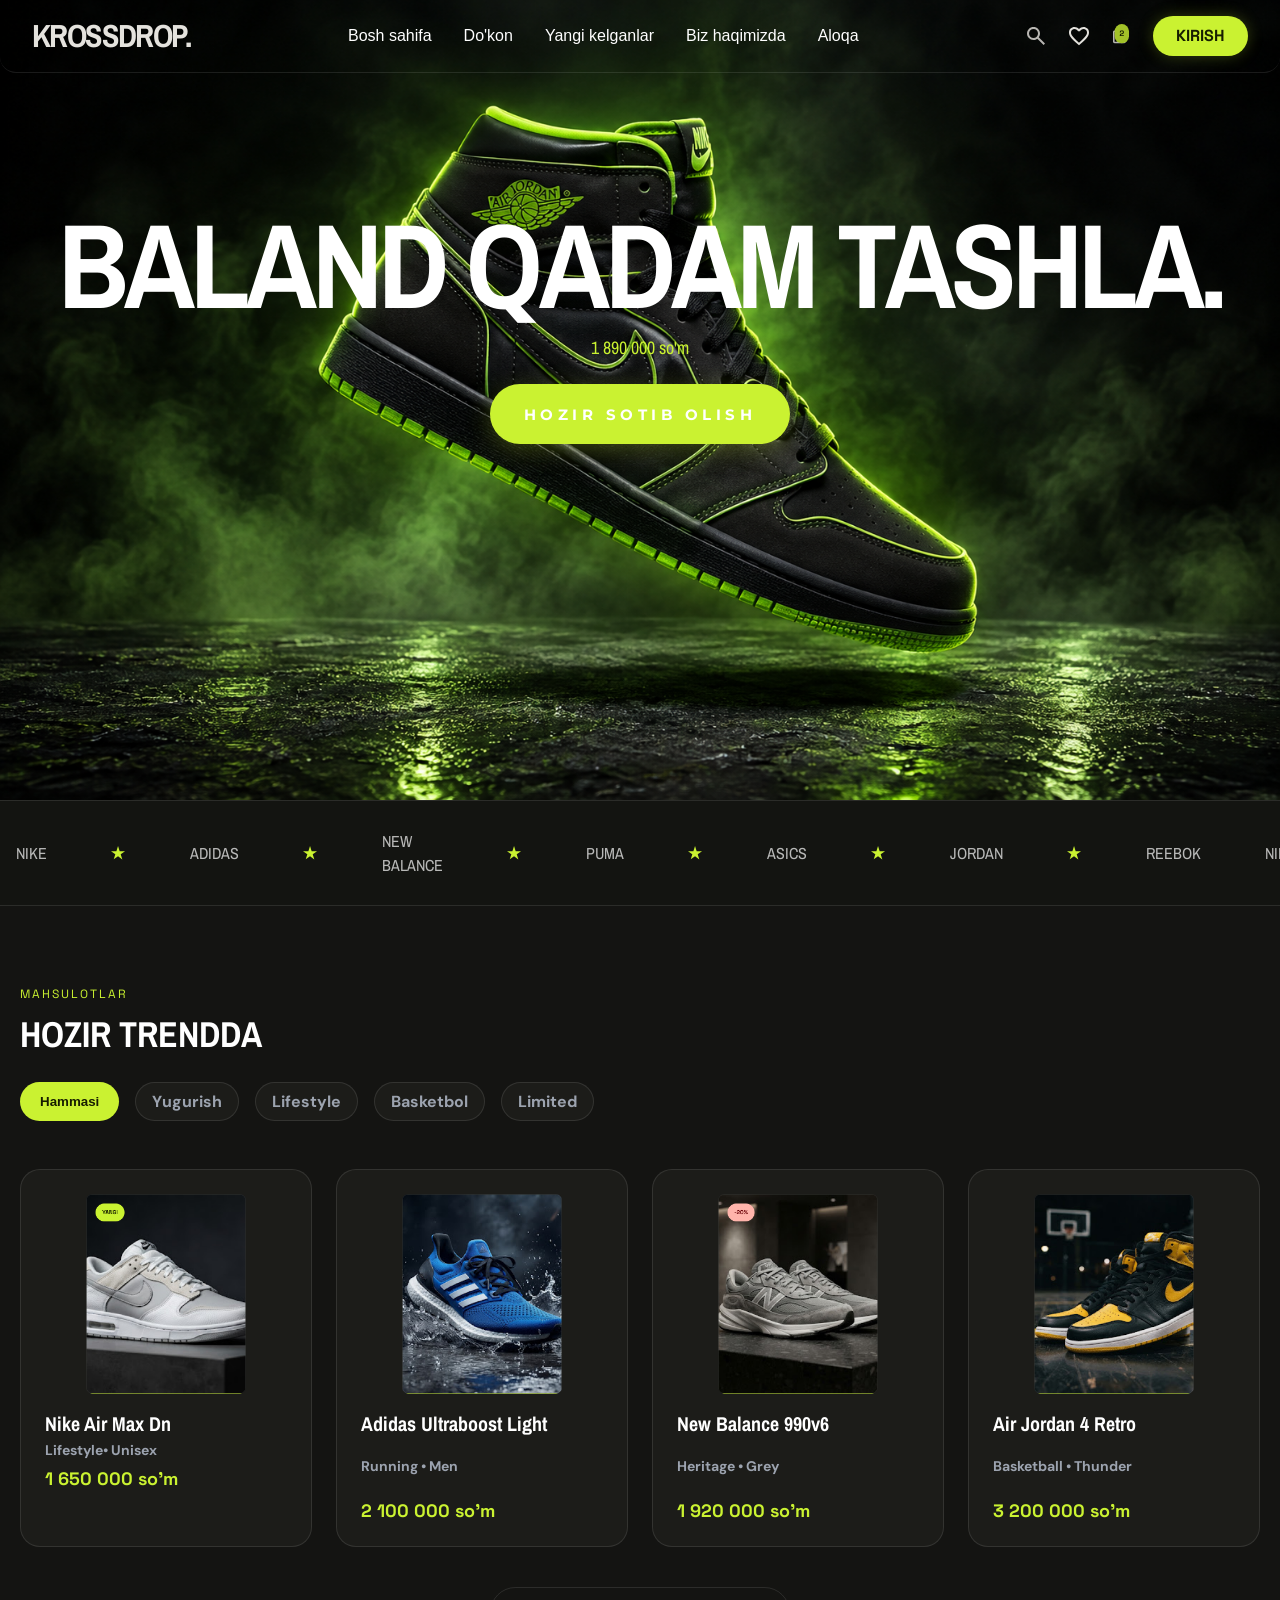
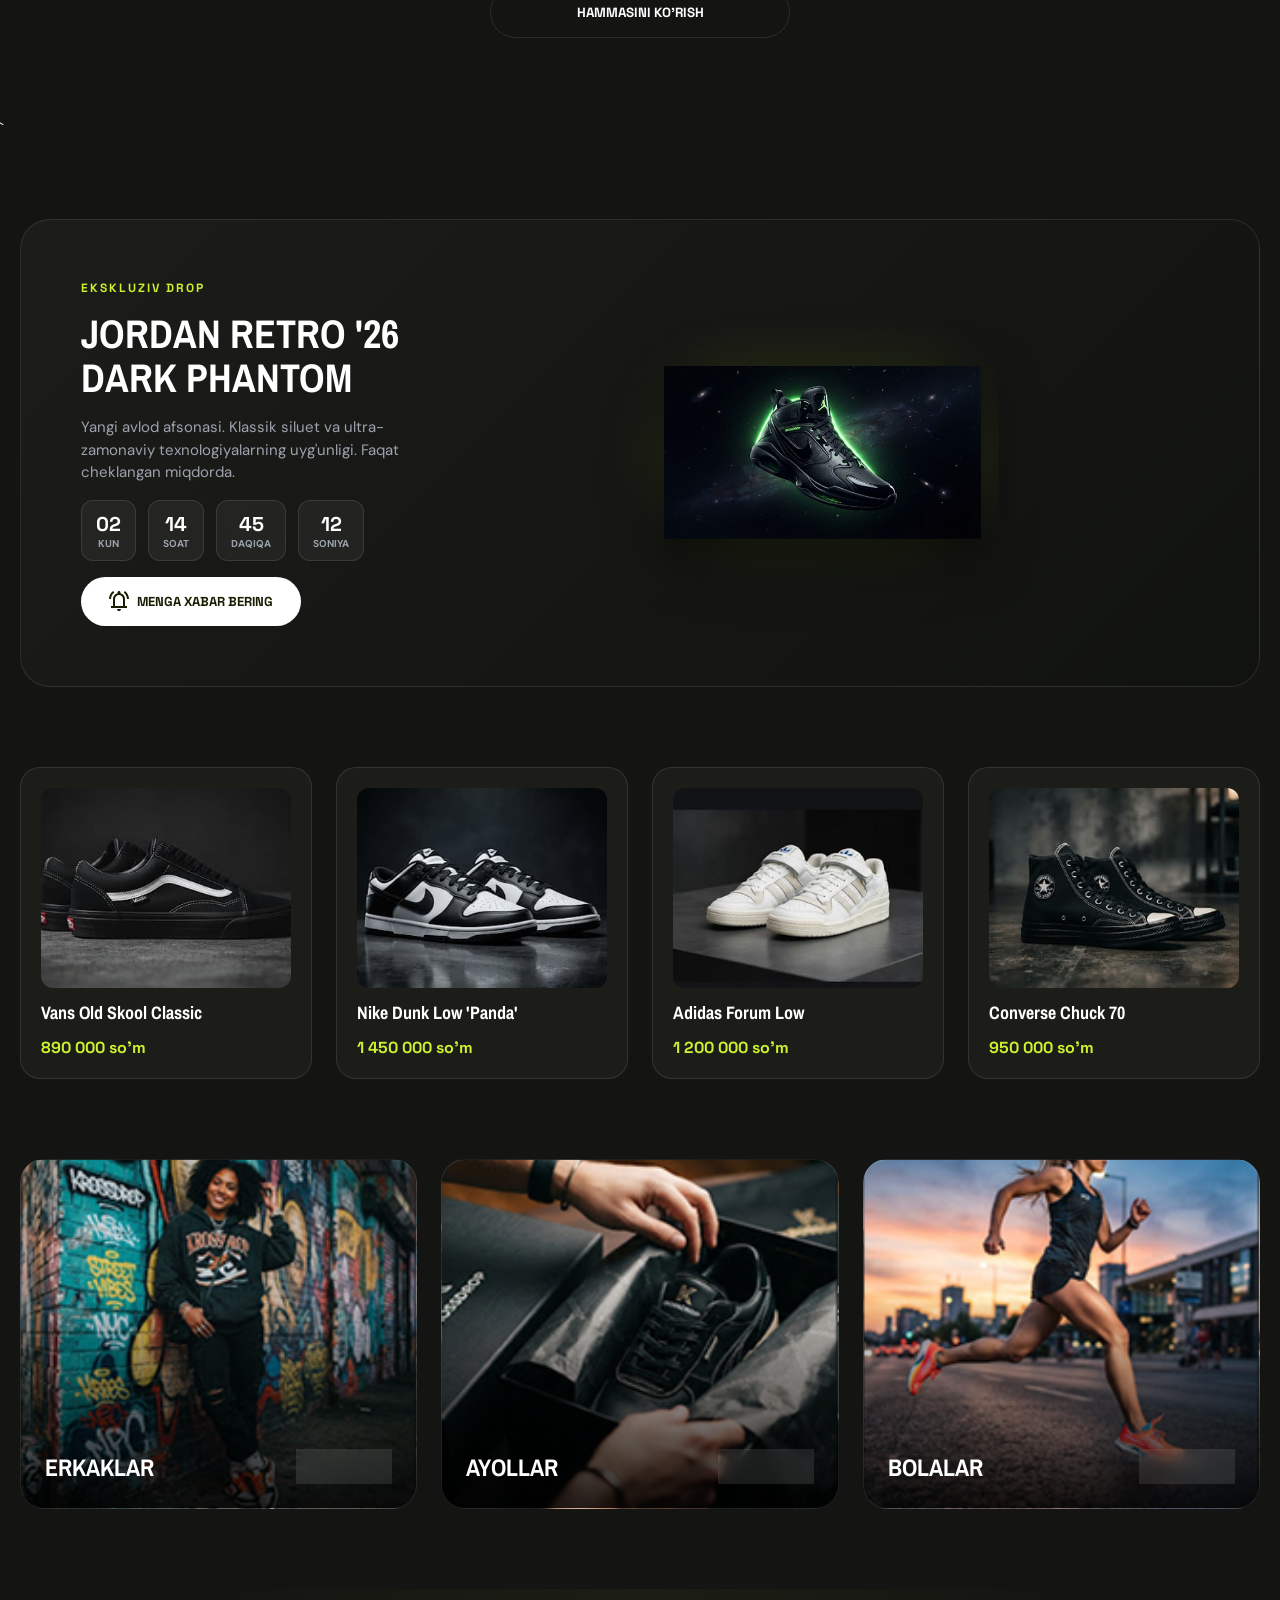
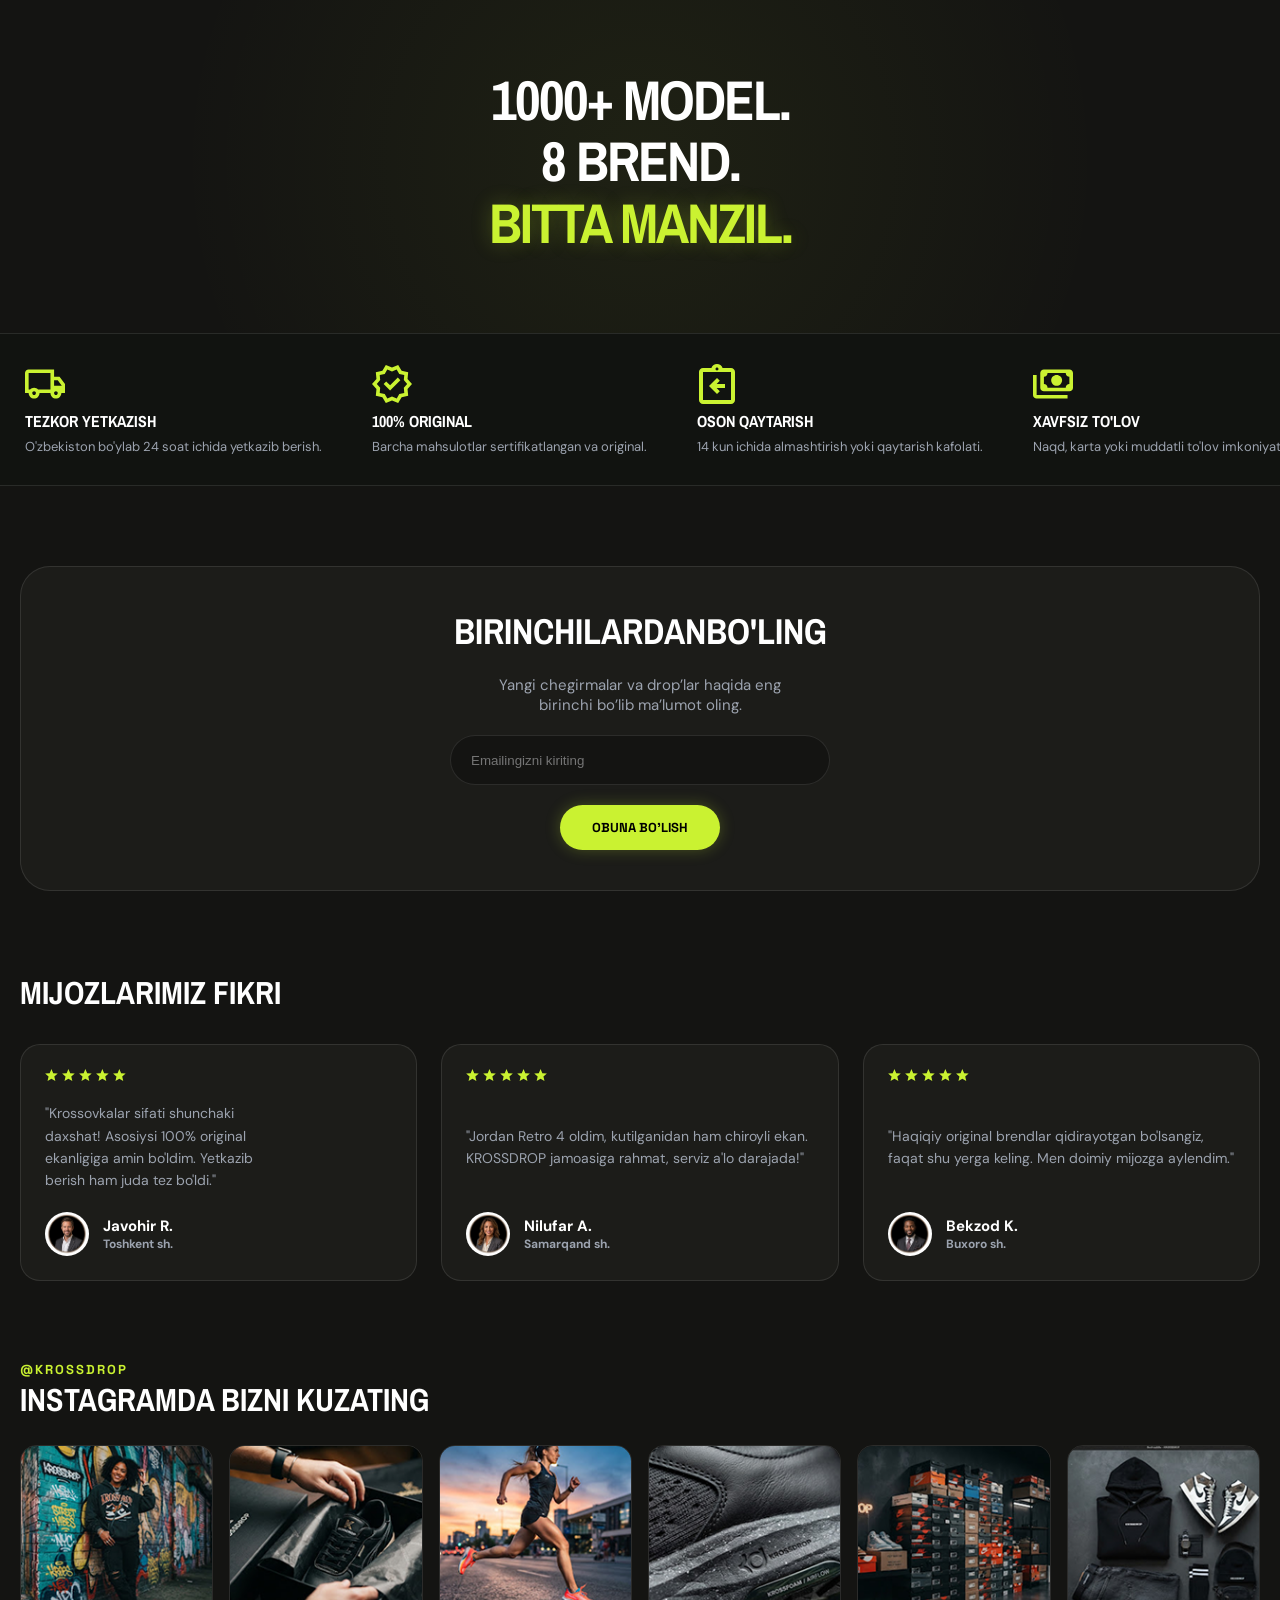
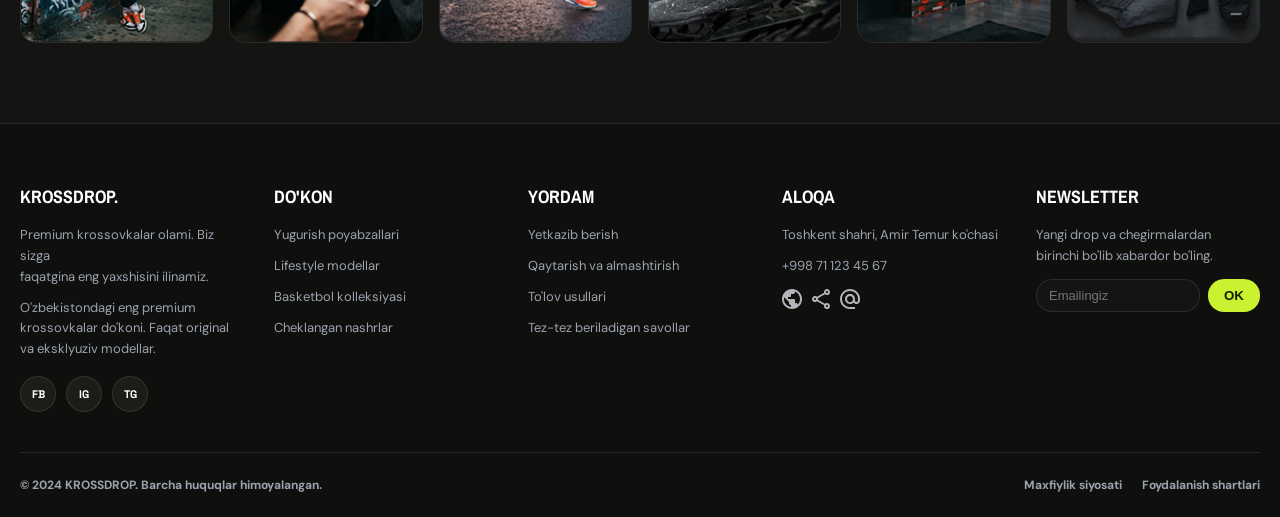
==== index.html @ 372c66e1 "first commit" ====
<!doctype html>
<html lang="en">
  <head>
    <meta charset="UTF-8" />
    <meta name="viewport" content="width=device-width, initial-scale=1.0" />
    <title>My Figma</title>
    <link rel="stylesheet" href="./style.css" />
    <link rel="preconnect" href="https://fonts.googleapis.com" />
    <link rel="preconnect" href="https://fonts.gstatic.com" crossorigin />
    <link
      href="https://fonts.googleapis.com/css2?family=Archivo+Narrow:ital,wght@0,400..700;1,400..700&family=DM+Sans:ital,opsz,wght@0,9..40,100..1000;1,9..40,100..1000&family=Inter:ital,opsz,wght@0,14..32,100..900;1,14..32,100..900&family=Montserrat:ital,wght@0,100..900;1,100..900&family=Playfair+Display:ital,wght@0,400..900;1,400..900&family=Plus+Jakarta+Sans:ital,wght@0,200..800;1,200..800&family=Poppins:ital,wght@0,100;0,200;0,300;0,400;0,500;0,600;0,700;0,800;0,900;1,100;1,200;1,300;1,400;1,500;1,600;1,700;1,800;1,900&family=Sora:wght@100..800&display=swap"
      rel="stylesheet"
    />
    <link rel="preconnect" href="https://fonts.googleapis.com" />
    <link rel="preconnect" href="https://fonts.gstatic.com" crossorigin />
    <link
      href="https://fonts.googleapis.com/css2?family=Archivo+Narrow:ital,wght@0,400..700;1,400..700&family=DM+Sans:ital,opsz,wght@0,9..40,100..1000;1,9..40,100..1000&family=Inter:ital,opsz,wght@0,14..32,100..900;1,14..32,100..900&family=Montserrat:ital,wght@0,100..900;1,100..900&family=Playfair+Display:ital,wght@0,400..900;1,400..900&family=Plus+Jakarta+Sans:ital,wght@0,200..800;1,200..800&family=Poppins:ital,wght@0,100;0,200;0,300;0,400;0,500;0,600;0,700;0,800;0,900;1,100;1,200;1,300;1,400;1,500;1,600;1,700;1,800;1,900&family=Sora:wght@100..800&family=Space+Grotesk:wght@300..700&display=swap"
      rel="stylesheet"
    />
    <link rel="preconnect" href="https://fonts.googleapis.com" />
    <link rel="preconnect" href="https://fonts.gstatic.com" crossorigin />
    <link
      href="https://fonts.googleapis.com/css2?family=Archivo+Narrow:ital,wght@0,400..700;1,400..700&family=DM+Sans:ital,opsz,wght@0,9..40,100..1000;1,9..40,100..1000&family=Inter:ital,opsz,wght@0,14..32,100..900;1,14..32,100..900&family=Montserrat:ital,wght@0,100..900;1,100..900&family=Playfair+Display:ital,wght@0,400..900;1,400..900&family=Plus+Jakarta+Sans:ital,wght@0,200..800;1,200..800&family=Poppins:ital,wght@0,100;0,200;0,300;0,400;0,500;0,600;0,700;0,800;0,900;1,100;1,200;1,300;1,400;1,500;1,600;1,700;1,800;1,900&family=Sora:wght@100..800&family=Space+Grotesk:wght@300..700&display=swap"
      rel="stylesheet"
    />
  </head>
  <body>
    <header class="header">
      <div class="container">
        <input type="checkbox" id="menu" class="menu-toggle" />
        <label for="menu" class="menu-icon">☰</label>
        <div class="overlay"></div>
        <aside class="sidebar">
          <div class="sidebar-header">
            <h2>KROSSDROP.</h2>
            <label for="menu" class="close-btn">&times;</label>
          </div>

          <nav>
            <a href="#" class="active">Bosh sahifa</a>
            <a href="./dokon.html" class="active-a">Do'kon</a>
            <a href="#" class="active-a">Yangi kelganlar</a>
            <a href="./biz-haqimizda.html" class="active-a">Biz haqimizda</a>
            <a href="./aloqa.html" class="active-a">Aloqa</a>
          </nav>

          <a href="./login.html" class="login-btn">KIRISH</a>
        </aside>
        <h1 class="text">KROSSDROP.</h1>
        <ul class="links">
          <a href="#" class="sahifa-a"><li class="link">Bosh sahifa</li></a>
          <a href="./dokon.html" class="links-a"
            ><li class="link">Do'kon</li></a
          >
          <li class="link">Yangi kelganlar</li>
          <a href="./biz-haqimizda.html" class="links-a"
            ><li class="link" class="links-a">Biz haqimizda</li></a
          >
          <a href="./aloqa.html" class="links-a"><li class="link">Aloqa</li></a>
        </ul>
        <div class="content">
          <img src="./images/Button.svg" alt="" class="img" />
          <img src="./images/Button (1).svg" alt="" class="img-1" />
          <img src="./images/Containerr.svg" alt="" class="img-2" />
          <button class="btn">
            <a href="./login.html" class="btn-a">KIRISH</a>
          </button>
        </div>
      </div>
      <div class="wrapper">
        <h1 class="text-1">BALAND QADAM TASHLA.</h1>
        <p class="h1-p">
          O`zbekistondagi eng ekslyuziv <br />
          krossovkalar kolleksiyasi endi siz <br />
          uchun ochiq.
        </p>
        <div class="som-btn">
          <p class="text-2">1 890 000 so'm</p>
          <a href="./login.html" class="btn-1-a">
            <button class="btn-span">
              <span>HOZIR SOTIB OLISH</span>
            </button>
          </a>
        </div>
        <button class="btn-btn">TAFSILOTLAR</button>
      </div>
    </header>
    <div class="boxs">
      <div class="box">
        <p class="text-3">NIKE</p>
        <img src="./images/Container (1).svg" alt="" class="img-3" />
        <p class="text-3">ADIDAS</p>
        <img src="./images/Container (1).svg" alt="" class="img-3" />
        <p class="text-3">NEW BALANCE</p>
        <img src="./images/Container (1).svg" alt="" class="img-3" />
        <p class="text-3">PUMA</p>
        <img src="./images/Container (1).svg" alt="" class="img-3" />
        <p class="text-3">ASICS</p>
        <img src="./images/Container (1).svg" alt="" class="img-3" />
        <p class="text-3">JORDAN</p>
        <img src="./images/Container (1).svg" alt="" class="img-3" />
        <p class="text-3">REEBOK</p>
        <p class="text-3">NIKE</p>
        <img src="./images/Container (1).svg" alt="" class="img-3" />
        <p class="text-3">ADIDAS</p>
        <img src="./images/Container (1).svg" alt="" class="img-3" />
        <p class="text-3">NEW BALANCE</p>
        <img src="./images/Container (1).svg" alt="" class="img-3" />
        <p class="text-3">PUMA</p>
        <img src="./images/Container (1).svg" alt="" class="img-3" />
        <p class="text-3">ASICS</p>
        <img src="./images/Container (1).svg" alt="" class="img-3" />
        <p class="text-3">JORDAN</p>
        <img src="./images/Container (1).svg" alt="" class="img-3" />
        <p class="text-3">REEBOK</p>
        <img src="./images/Container (1).svg" alt="" class="img-3" />
        <p class="text-3">NIKE</p>
        <img src="./images/Container (1).svg" alt="" class="img-3" />
        <p class="text-3">ADIDAS</p>
        <img src="./images/Container (1).svg" alt="" class="img-3" />
        <p class="text-3">NEW BALANCE</p>
        <img src="./images/Container (1).svg" alt="" class="img-3" />
        <p class="text-3">PUMA</p>
        <img src="./images/Container (1).svg" alt="" class="img-3" />
        <p class="text-3">ASICS</p>
        <img src="./images/Container (1).svg" alt="" class="img-3" />
        <p class="text-3">JORDAN</p>
        <img src="./images/Container (1).svg" alt="" class="img-3" />
        <p class="text-3">REEBOK</p>
        <p class="text-3">NIKE</p>
        <img src="./images/Container (1).svg" alt="" class="img-3" />
        <p class="text-3">ADIDAS</p>
        <img src="./images/Container (1).svg" alt="" class="img-3" />
        <p class="text-3">NEW BALANCE</p>
        <img src="./images/Container (1).svg" alt="" class="img-3" />
        <p class="text-3">PUMA</p>
        <img src="./images/Container (1).svg" alt="" class="img-3" />
        <p class="text-3">ASICS</p>
        <img src="./images/Container (1).svg" alt="" class="img-3" />
        <p class="text-3">JORDAN</p>
        <img src="./images/Container (1).svg" alt="" class="img-3" />
        <p class="text-3">REEBOK</p>
        <img src="./images/Container (1).svg" alt="" class="img-3" />
        <p class="text-3">NIKE</p>
        <img src="./images/Container (1).svg" alt="" class="img-3" />
        <p class="text-3">ADIDAS</p>
        <img src="./images/Container (1).svg" alt="" class="img-3" />
        <p class="text-3">NEW BALANCE</p>
        <img src="./images/Container (1).svg" alt="" class="img-3" />
        <p class="text-3">PUMA</p>
        <img src="./images/Container (1).svg" alt="" class="img-3" />
        <p class="text-3">ASICS</p>
        <img src="./images/Container (1).svg" alt="" class="img-3" />
        <p class="text-3">JORDAN</p>
        <img src="./images/Container (1).svg" alt="" class="img-3" />
        <p class="text-3">REEBOK</p>
        <p class="text-3">NIKE</p>
        <img src="./images/Container (1).svg" alt="" class="img-3" />
        <p class="text-3">ADIDAS</p>
        <img src="./images/Container (1).svg" alt="" class="img-3" />
        <p class="text-3">NEW BALANCE</p>
        <img src="./images/Container (1).svg" alt="" class="img-3" />
        <p class="text-3">PUMA</p>
        <img src="./images/Container (1).svg" alt="" class="img-3" />
        <p class="text-3">ASICS</p>
        <img src="./images/Container (1).svg" alt="" class="img-3" />
        <p class="text-3">JORDAN</p>
        <img src="./images/Container (1).svg" alt="" class="img-3" />
        <p class="text-3">REEBOK</p>
        <img src="./images/Container (1).svg" alt="" class="img-3" />
      </div>

      <div class="box-texts">
        <p class="text-4">NIKE</p>
        <p class="text-4">ADIDAS</p>
        <p class="text-4">JORDAN</p>
      </div>
    </div>
    <main>
      <section class="description">
        <div class="blocks">
          <div class="block">
            <p class="block-text">MAHSULOTLAR</p>
            <h1 class="block-text-text">HOZIR TRENDDA</h1>
          </div>
          <div class="subtitle">
            <button class="subtitle-btn">
              <a href="./trendda.html" class="subtitle-btn-a">Hammasi</a>
            </button>
            <h2 class="subtitle-text">Yugurish</h2>
            <h2 class="subtitle-text">Lifestyle</h2>
            <h2 class="subtitle-text">Basketbol</h2>
            <h2 class="subtitle-text">Limited</h2>
          </div>
          <div class="btns">
            <div>
              <h1 class="block-text-text">HOZIR TRENDDA</h1>
            </div>
            <div class="block-btns">
              <button class="btns-btn">Hamma krossovkalar</button>
              <button class="btns-btn-btn">Running</button>
            </div>
          </div>
        </div>
        <div class="cards">
          <div class="card">
            <img src="./images/Sneaker-1.png" alt="" class="sneeker" />
            <div>
              <h2 class="air-text">Nike Air Max Dn</h2>
              <h3 class="nike-text">Lifestyle• Unisex</h3>
              <h2 class="price">1 650 000 so'm</h2>
            </div>
          </div>
          <div class="card">
            <img src="./images/Sneaker-2.png" alt="" class="sneeker" />
            <h2 class="air-text">Adidas Ultraboost Light</h2>
            <h3 class="nike-text">Running • Men</h3>
            <h2 class="price">2 100 000 so'm</h2>
          </div>
          <div class="card">
            <img src="./images/Sneaker-3.png" alt="" class="sneeker" />
            <h2 class="air-text">New Balance 990v6</h2>
            <h3 class="nike-text">Heritage • Grey</h3>
            <h2 class="price">1 920 000 so'm</h2>
          </div>
          <div class="card">
            <img src="./images/Sneaker-4.png" alt="" class="sneeker" />
            <h2 class="air-text">Air Jordan 4 Retro</h2>
            <h3 class="nike-text">Basketball • Thunder</h3>
            <h2 class="price">3 200 000 so'm</h2>
          </div>
        </div>
        <a href="./dokon.html" class="cards-card-btn-a"
          ><button class="cards-card-btn">HAMMASINI KO'RISH</button></a
        >
      </section>
      `
    </main>
    <main>
      <section class="notification">
        <div class="section-div">
          <div class="section-div-div">
            <h3 class="text-5">EKSKLUZIV DROP</h3>
            <h1 class="text-6">JORDAN RETRO '26 <br />DARK PHANTOM</h1>
            <p class="text-7">
              Yangi avlod afsonasi. Klassik siluet va ultra- <br />
              zamonaviy texnologiyalarning uyg'unligi. Faqat <br />
              cheklangan miqdorda.
            </p>
            <div class="soatlar">
              <div class="soat">
                <h3 class="raqam">02</h3>
                <h3 class="kun">KUN</h3>
              </div>
              <div class="soat">
                <h3 class="raqam">14</h3>
                <h3 class="kun">SOAT</h3>
              </div>
              <div class="soat">
                <h3 class="raqam">45</h3>
                <h3 class="kun">DAQIQA</h3>
              </div>
              <div class="soat">
                <h3 class="raqam">12</h3>
                <h3 class="kun">SONIYA</h3>
              </div>
            </div>
            <button class="buyurtma-btn">
              <a href="./habar.html" class="buyurtma-btn-a"
                ><img
                  src="./images/habar.svg"
                  alt=""
                  class="buyurtma-img"
                />MENGA XABAR BERING</a
              >
            </button>
          </div>
          <img src="./images/Container (3).png" alt="" class="kross" />
          <div class="all"></div>
        </div>
      </section>
      <div class="dropps">
        <div class="drops">
          <img src="./images/phone.jpg" alt="" class="phone-img" />
          <div class="drop">
            <h3 class="text-5">EKSKLYUZIV DROP</h3>
            <h1 class="text-8">
              TRAVIS SCOTT <br />
              XORDAN "CACTUS <br />
              JACK"
            </h1>
            <img src="./images/time.svg" alt="" />
            <button class="buyurtma-btn">
              <a href="./birinchi.html" class="btn-a-a">MENGA XABAR BERING</a>
            </button>
          </div>
        </div>
      </div>
    </main>
    <main>
      <section class="cards-scn">
        <div class="cards-cards">
          <div class="card-card">
            <img src="./images/krosovka-1.jpg" alt="" class="img-4" />
            <h3 class="nike-text-text">Vans Old Skool Classic</h3>
            <h2 class="price-price">890 000 so'm</h2>
          </div>
          <div class="card-card">
            <img src="./images/krosovka-2.jpg" alt="" class="img-4" />
            <h3 class="nike-text-text">Nike Dunk Low 'Panda'</h3>
            <h2 class="price-price">1 450 000 so'm</h2>
          </div>
          <div class="card-card">
            <img src="./images/krosovka-3.jpg" alt="" class="img-4" />
            <h3 class="nike-text-text">Adidas Forum Low</h3>
            <h2 class="price-price">1 200 000 so'm</h2>
          </div>
          <div class="card-card">
            <img src="./images/krosovka-4.jpg" alt="" class="img-4" />
            <h3 class="nike-text-text">Converse Chuck 70</h3>
            <h2 class="price-price">950 000 so'm</h2>
          </div>
        </div>
      </section>
    </main>
    <main>
      <section class="badge">
        <div class="badge-cards-mans">
          <div class="badge-card-man-1">
            <div class="badge-texts">
              <h2 class="badge-text-man">ERKAKLAR</h2>
              <button class="badge-btn-man">
                KO'RISH <img src="./images/strelka.svg" alt="" class="img-5" />
              </button>
            </div>
          </div>
          <div class="badge-card-man-2">
            <div class="badge-texts">
              <h2 class="badge-text-mans">AYOLLAR</h2>
              <button class="badge-btn-mans">
                KO'RISH <img src="./images/strelka.svg" alt="" class="img-5" />
              </button>
            </div>
          </div>
          <div class="badge-card-man-3">
            <div class="badge-texts">
              <h2 class="badge-text-man">BOLALAR</h2>
              <button class="badge-btn-man">
                KO'RISH<img src="./images/strelka.svg" alt="" class="img-5" />
              </button>
            </div>
          </div>
        </div>
        <div class="badge-cards">
          <div class="badge-card-1">
            <div class="badge-texts">
              <h2 class="badge-text">ERKAKLAR</h2>
              <button class="badge-btn"></button>
            </div>
          </div>
          <div class="badge-card-2">
            <div class="badge-texts">
              <h2 class="badge-text">AYOLLAR</h2>
              <button class="badge-btn"></button>
            </div>
          </div>
          <div class="badge-card-3">
            <div class="badge-texts">
              <h2 class="badge-text">BOLALAR</h2>
              <button class="badge-btn"></button>
            </div>
          </div>
        </div>
      </section>
    </main>
    <main>
      <section class="scn">
        <div class="scn-texts">
          <h1 class="texts-text">
            1000+ MODEL. <br />
            8 BREND. <br />
            <span class="texts-text-text">BITTA MANZIL.</span>
          </h1>
        </div>
      </section>
    </main>
    <main>
      <section class="cyber-perks-matrix">
        <div class="perks-track">
          <div class="perks-core-grid">
            <div class="perk-holo-node">
              <img src="./images/car-1.svg" alt="" class="perk-img" />
              <h3 class="perk-data-box">TEZKOR YETKAZISH</h3>
              <p class="perk-node-title">
                O'zbekiston bo'ylab 24 soat ichida yetkazib berish.
              </p>
            </div>
            <div class="perk-holo-node">
              <img src="./images/car-2.svg" alt="" class="perk-img" />
              <h3 class="perk-data-box">100% ORIGINAL</h3>
              <p class="perk-node-title">
                Barcha mahsulotlar sertifikatlangan va original.
              </p>
            </div>
            <div class="perk-holo-node">
              <img src="./images/car-3.svg" alt="" class="perk-img" />
              <h3 class="perk-data-box">OSON QAYTARISH</h3>
              <p class="perk-node-title">
                14 kun ichida almashtirish yoki qaytarish kafolati.
              </p>
            </div>
            <div class="perk-holo-node">
              <img src="./images/car-4.svg" alt="" class="perk-img" />
              <h3 class="perk-data-box">XAVFSIZ TO'LOV</h3>
              <p class="perk-node-title">
                Naqd, karta yoki muddatli to'lov imkoniyati.
              </p>
            </div>
          </div>
          <div class="perks-core-grid" aria-hidden="true">
            <div class="perk-holo-node">
              <img src="./images/car-1.svg" alt="" class="perk-img" />
              <h3 class="perk-data-box">TEZKOR YETKAZISH</h3>
              <p class="perk-node-title">
                O'zbekiston bo'ylab 24 soat ichida yetkazib berish.
              </p>
            </div>
            <div class="perk-holo-node">
              <img src="./images/car-2.svg" alt="" class="perk-img" />
              <h3 class="perk-data-box">100% ORIGINAL</h3>
              <p class="perk-node-title">
                Barcha mahsulotlar sertifikatlangan va original.
              </p>
            </div>
            <div class="perk-holo-node">
              <img src="./images/car-3.svg" alt="" class="perk-img" />
              <h3 class="perk-data-box">OSON QAYTARISH</h3>
              <p class="perk-node-title">
                14 kun ichida almashtirish yoki qaytarish kafolati.
              </p>
            </div>
            <div class="perk-holo-node">
              <img src="./images/car-4.svg" alt="" class="perk-img" />
              <h3 class="perk-data-box">XAVFSIZ TO'LOV</h3>
              <p class="perk-node-title">
                Naqd, karta yoki muddatli to'lov imkoniyati.
              </p>
            </div>
          </div>
          <div class="perks-core-grid" aria-hidden="true">
            <div class="perk-holo-node">
              <img src="./images/car-1.svg" alt="" class="perk-img" />
              <h3 class="perk-data-box">TEZKOR YETKAZISH</h3>
              <p class="perk-node-title">
                O'zbekiston bo'ylab 24 soat ichida yetkazib berish.
              </p>
            </div>
            <div class="perk-holo-node">
              <img src="./images/car-2.svg" alt="" class="perk-img" />
              <h3 class="perk-data-box">100% ORIGINAL</h3>
              <p class="perk-node-title">
                Barcha mahsulotlar sertifikatlangan va original.
              </p>
            </div>
            <div class="perk-holo-node">
              <img src="./images/car-3.svg" alt="" class="perk-img" />
              <h3 class="perk-data-box">OSON QAYTARISH</h3>
              <p class="perk-node-title">
                14 kun ichida almashtirish yoki qaytarish kafolati.
              </p>
            </div>
            <div class="perk-holo-node">
              <img src="./images/car-4.svg" alt="" class="perk-img" />
              <h3 class="perk-data-box">XAVFSIZ TO'LOV</h3>
              <p class="perk-node-title">
                Naqd, karta yoki muddatli to'lov imkoniyati.
              </p>
            </div>
          </div>
        </div>
      </section>
      <div class="birinchi-div">
        <div class="birinchi-div-div">
          <h1 class="birinchi-div-div-text">BIRINCHILARDANBO'LING</h1>
          <p class="birinchi-div-div-p">
            Yangi chegirmalar va drop’lar haqida eng <br />
            birinchi bo’lib ma’lumot oling.
          </p>
          <input
            type="email"
            placeholder="Emailingizni kiriting"
            class="birinchi-div-div-input"
          />
          <button class="birinchi-div-div-btn">OBUNA BO'LISH</button>
        </div>
      </div>
    </main>
    <main>
      <section class="mijoz-scn">
        <div class="mijoz-texts">
          <h3 class="mijoz-texts-h3">MIJOZLARIMIZ FIKRI</h3>
        </div>
        <div class="mijozlar-cards">
          <div class="mijoz-card">
            <img src="./images/stars.svg" alt="" />
            <p class="mijoz-card-img-p">
              "Krossovkalar sifati shunchaki <br />
              daxshat! Asosiysi 100% original <br />
              ekanligiga amin bo'ldim. Yetkazib <br />
              berish ham juda tez bo'ldi."
            </p>
            <div class="mijoz-rasm-text">
              <img src="./images/mijoz-1.jpg" alt="" class="mijoz-img" />
              <div class="mijoz-texts-text">
                <h3 class="mijoz-texts-text-h3-1">Javohir R.</h3>
                <h3 class="mijoz-texts-text-h3-2">Toshkent sh.</h3>
              </div>
            </div>
          </div>

          <div class="mijoz-card">
            <img src="./images/stars.svg" alt="" />
            <p class="mijoz-card-img-p">
              "Jordan Retro 4 oldim, kutilganidan ham chiroyli ekan. KROSSDROP
              jamoasiga rahmat, serviz a'lo darajada!"
            </p>
            <div class="mijoz-rasm-text">
              <img src="./images/mijoz-2.jpg" alt="" class="mijoz-img" />
              <div class="mijoz-texts-text">
                <h3 class="mijoz-texts-text-h3-1">Nilufar A.</h3>
                <h3 class="mijoz-texts-text-h3-2">Samarqand sh.</h3>
              </div>
            </div>
          </div>

          <div class="mijoz-card">
            <img src="./images/stars.svg" alt="" />
            <p class="mijoz-card-img-p">
              "Haqiqiy original brendlar qidirayotgan bo'lsangiz, faqat shu
              yerga keling. Men doimiy mijozga aylendim."
            </p>
            <div class="mijoz-rasm-text">
              <img src="./images/mijoz-3.jpg" alt="" class="mijoz-img" />
              <div class="mijoz-texts-text">
                <h3 class="mijoz-texts-text-h3-1">Bekzod K.</h3>
                <h3 class="mijoz-texts-text-h3-2">Buxoro sh.</h3>
              </div>
            </div>
          </div>
        </div>
      </section>
    </main>
    <main>
      <section class="running">
        <div class="running-texts">
          <h2 class="running-texts-text-1">@KROSSDROP</h2>
          <h2 class="running-texts-text-2">INSTAGRAMDA BIZNI KUZATING</h2>
        </div>
        <div class="running-cards">
          <div class="running-card">
            <img src="./images/running-1.png" alt="" class="running-img" />
          </div>
          <div class="running-card">
            <img src="./images/running-2.png" alt="" class="running-img" />
          </div>
          <div class="running-card">
            <img src="./images/running-3.png" alt="" class="running-img" />
          </div>
          <div class="running-card">
            <img src="./images/running-4.png" alt="" class="running-img" />
          </div>
          <div class="running-card">
            <img src="./images/running-5.png" alt="" class="running-img" />
          </div>
          <div class="running-card">
            <img src="./images/running-6.png" alt="" class="running-img" />
          </div>
        </div>
      </section>
    </main>
    <footer>
      <div class="footer-cards">
        <div class="footer-card">
          <h2 class="footer-card-text-1">KROSSDROP.</h2>
          <p class="premium">
            Premium krossovkalar olami. Biz sizga <br />
            faqatgina eng yaxshisini ilinamiz.
          </p>
          <p class="footer-card-text-2">
            O'zbekistondagi eng premium krossovkalar do'koni. Faqat original va
            eksklyuziv modellar.
          </p>
          <div class="FB-IG-TG">
            <div class="FB">
              <h3 class="FB-text">FB</h3>
            </div>
            <div class="FB">
              <h3 class="FB-text">IG</h3>
            </div>
            <div class="FB">
              <h3 class="FB-text">TG</h3>
            </div>
          </div>
        </div>
        <div class="dokon-card">
          <div class="dokon-texts">
            <h2 class="footer-card-text-1">DO'KON</h2>
            <p class="footer-card-text-3">Yugurish poyabzallari</p>
            <p class="footer-card-text-3">Lifestyle modellar</p>
            <p class="footer-card-text-3">Basketbol kolleksiyasi</p>
            <p class="footer-card-text-3">Cheklangan nashrlar</p>
          </div>
        </div>
        <div class="yordam-card">
          <div class="yordam-texts">
            <h2 class="footer-card-text-1">YORDAM</h2>
            <p class="footer-card-text-3">Yetkazib berish</p>
            <p class="footer-card-text-3">Qaytarish va almashtirish</p>
            <p class="footer-card-text-3">To'lov usullari</p>
            <p class="footer-card-text-3">Tez-tez beriladigan savollar</p>
          </div>
        </div>
        <div class="aloqa">
          <h3 class="aloqa-text">ALOQA</h3>
          <p class="lokatsiya">Toshkent shahri, Amir Temur ko'chasi</p>
          <p class="nomer">+998 71 123 45 67</p>
          <div class="sot-seti">
            <img src="./images/world-1.svg" alt="" />
            <img src="./images/world-2.svg" alt="" />
            <img src="./images/world-3.svg" alt="" />
          </div>
        </div>
        <div class="email-card">
          <h2 class="footer-card-text-1">NEWSLETTER</h2>
          <p class="footer-card-text-3">
            Yangi drop va chegirmalardan <br />
            birinchi bo'lib xabardor bo'ling.
          </p>
          <div class="emails">
            <input
              type="text"
              placeholder="Emailingiz"
              class="emailingiz"
              id="enaill"
            />
            <button class="ok">OK</button>
          </div>
        </div>
      </div>
      <div class="random-texts">
        <h3 class="barcha">© 2024 KROSSDROP. Barcha huquqlar himoyalangan.</h3>
        <div class="siyosati">
          <h3 class="siyosati-text-1">Maxfiylik siyosati</h3>
          <h3 class="siyosati-text-2">Foydalanish shartlari</h3>
        </div>
      </div>
    </footer>
  </body>
</html>
---- style.css ----
* {
  margin: 0;
  padding: 0;
  box-sizing: border-box;
}

:root {
  --bg-main: #141412;
  --bg-card: #1c1c19;
  --bg-glass: rgba(22, 22, 26, 0.75);
  --accent: #caf231;
  --accent-glow: rgba(202, 242, 49, 0.25);
  --text-main: #ffffff;
  --text-muted: #9ca3af;
  --border: rgba(255, 255, 255, 0.1);
  --border-accent: rgba(202, 242, 49, 0.4);
}
html {
  scroll-behavior: smooth;
}
body {
  background-color: var(--bg-main);
  color: var(--text-main);
  font-family: "DM Sans", sans-serif;
  overflow-x: hidden;
}

.header {
  height: 800px;
  display: flex;
  flex-direction: column;
  align-items: center;
  background-image: url(./images/Кросовка.png);
  background-position: center;
  background-repeat: no-repeat;
  background-size: cover;
  position: relative;
}

.container {
  max-width: 1280px;
  height: 73px;
  padding: 16px 32px;
  position: fixed;
  width: 100%;
  z-index: 1000;
  display: flex;
  gap: 16px;
  justify-content: space-between;
  align-items: center;
  text-align: center;
  border-bottom-left-radius: 16px;
  border-bottom-right-radius: 16px;
  border-bottom: 1px solid var(--border);
}

.menu-toggle {
  display: none;
}

.menu-icon {
  font-size: 30px;
  color: white;
  cursor: pointer;
  display: none;
}

.sidebar {
  position: fixed;
  top: 0;
  left: 0;
  width: 320px;
  max-width: 85%;
  height: 500px;
  box-sizing: border-box;
  padding: 25px 20px;
  z-index: 1001;
  display: flex;
  flex-direction: column;
  transform: translateX(-100%);
  transition: transform 0.35s ease;
  border-right: 1px solid var(--border);
  border-radius: 16px;
  border-bottom-left-radius: 16px;
  border-bottom-right-radius: 16px;
  border-bottom: 1px solid var(--border);
}

.sidebar-header {
  display: flex;
  align-items: center;
  justify-content: space-between;
}

.sidebar-header h2 {
  color: white;
  font-size: 20px;
}

.close-btn {
  color: white;
  font-size: 30px;
  cursor: pointer;
}

.sidebar nav {
  display: flex;
  flex-direction: column;
  gap: 22px;
  margin-top: 35px;
}

.sidebar nav a {
  color: white;
  text-decoration: none;
  font-size: 20px;
  font-weight: 600;
  transition: 0.3s;
}

.sidebar nav a:hover,
.sidebar nav .active {
  color: #caf231;
}

.active {
  font-family:
    Archivo Narrow,
    sans-serif;
  font-weight: 700;
  font-style: Bold;
  font-size: 40px;
  line-height: 44px;
  letter-spacing: -0.4px;
  vertical-align: middle;
}

.active-a {
  font-family:
    Archivo Narrow,
    sans-serif;
  font-weight: 700;
  font-style: Bold;
  font-size: 40px;
  line-height: 44px;
  letter-spacing: -0.4px;
  vertical-align: middle;
  color: #e4e2dd;
}

.login-btn {
  margin-top: auto;
  padding: 13px;
  border-radius: 30px;
  background: #caf231;
  color: #171e00;
  text-decoration: none;
  text-align: center;
  font-family:
    Space Grotesk,
    sans-serif;
  font-weight: 700;
  font-style: Bold;
  font-size: 14px;
  line-height: 20px;
  letter-spacing: 1.4px;
  vertical-align: middle;
  text-transform: uppercase;
  box-shadow: 0 0 15px var(--accent-glow);
}

.overlay {
  position: fixed;
  inset: 0;
  background: rgba(0, 0, 0, 0.65);
  backdrop-filter: blur(4px);
  opacity: 0;
  visibility: hidden;
  z-index: 1000;
  transition: 0.35s;
}

.menu-toggle:checked ~ .sidebar {
  transform: translateX(0);
}

.menu-toggle:checked ~ .overlay {
  opacity: 1;
  visibility: visible;
}

.text {
  font-family:
    Archivo Narrow,
    sans-serif;
  font-weight: 700;
  font-style: Bold;
  font-size: 32px;
  line-height: 38px;
  letter-spacing: -1.6px;
  vertical-align: middle;
  color: #e4e2dd;
}

.links {
  width: 521px;
  gap: 32px;
  list-style: none;
  display: flex;
  align-items: center;
}
.link{
  text-decoration: none;
}
.sahifa-a{
  text-decoration: none;
}
.links li {
  position: relative;
  cursor: pointer;
  color: white;
  transition: color 0.3s ease;
  font-family: sans-serif;
}

.links-a {
  list-style: none;
  text-decoration: none;
}

.links li:hover {
  color: #caf231;
}

.links li::after {
  content: "";
  position: absolute;
  left: 0;
  bottom: 0;
  width: 0;
  height: 2px;
  background: #caf231;
  transition: width 0.3s ease;
  box-shadow: 0 0 8px var(--accent);
}

.links li:hover::after {
  width: 100%;
}

.content {
  width: 221px;
  height: 60px;
  gap: 24px;
  display: flex;
  align-items: center;
}

.img {
  width: 18px;
  height: 18px;
  opacity: 0.8;
  transition: opacity 0.3s;
}

.img:hover {
  opacity: 1;
}

.img-2 {
  width: 16px;
  height: 27px;
  opacity: 0.8;
  transition: opacity 0.3s;
}

.img-2:hover {
  opacity: 1;
}

.btn {
  width: 95px;
  height: 40px;
  border: none;
  border-radius: 50px;
  cursor: pointer;
  font-family:
    Space Grotesk,
    sans-serif;
  font-weight: bold;
  font-size: 16px;
  line-height: 24px;
  text-align: center;
  vertical-align: middle;
  text-transform: uppercase;
  color: #171e00;
  background-color: #caf231;
  box-shadow: 0 0 15px var(--accent-glow);
  transition:
    transform 0.3s,
    box-shadow 0.3s;
}

.btn:hover {
  transform: scale(1.05);
  box-shadow: 0 0 25px var(--accent-glow);
}

.btn-a {
  text-decoration: none;
  color: #171e00;
}

.btn-btn {
  width: 237px;
  height: 60px;
  margin-top: 16px;
  display: none;
  border-radius: 50px;
  font-family:
    Space Grotesk,
    sans-serif;
  font-weight: 400;
  font-style: Regular;
  font-size: 16px;
  line-height: 28px;
  text-align: center;
  vertical-align: middle;
  color: white;
  border: 1px solid var(--border);
  background-color: var(--bg-glass);
  backdrop-filter: blur(10px);
}

.wrapper {
  max-width: 1202px;
  display: flex;
  flex-direction: column;
  align-items: center;
  text-align: center;
  padding: 0 16px;
  margin: 0 auto;
  margin-top: 210px;
  gap: 16px;
}

.som-btn {
  display: flex;
  flex-direction: column;
  gap: 24px;
  align-items: center;
}

.text-1 {
  font-family:
    Archivo Narrow,
    sans-serif;
  font-weight: 800;
  font-style: Bold;
  font-size: 120px;
  line-height: 110px;
  letter-spacing: -4.8px;
  text-align: center;
  vertical-align: middle;
  color: #ffffff;
}

.h1-p {
  color: gray;
  display: none;
  font-family: sans-serif;
}

.text-2 {
  font-family:
    Archivo Narrow,
    sans-serif;
  font-weight: 400;
  font-style: Regular;
  font-size: 18px;
  line-height: 24px;
  letter-spacing: 0px;
  text-align: center;
  vertical-align: middle;
  color: #caf231;
}

.btn-1-a {
  text-decoration: none;
}

.btn-span {
  width: 300px;
  height: 60px;
  position: relative;
  display: flex;
  justify-content: center;
  align-items: center;
  border-radius: 50px;
  background: #caf231;
  font-family: "Montserrat", sans-serif;
  box-shadow: 0px 6px 24px 0px rgba(202, 242, 49, 0.25);
  overflow: hidden;
  cursor: pointer;
  border: none;
  transition: transform 0.3s ease;
}

.btn-span:hover {
  transform: translateY(-2px);
  box-shadow: 0px 8px 30px 0px rgba(202, 242, 49, 0.4);
}

.btn-span:after {
  content: " ";
  width: 0%;
  height: 100%;
  background: #ffd401;
  position: absolute;
  transition: all 0.4s ease-in-out;
  right: 0;
}

.btn-span:hover::after {
  right: auto;
  left: 0;
  width: 100%;
}

.btn-span span {
  text-align: center;
  text-decoration: none;
  list-style: none;
  width: 100%;
  padding: 18px 25px;
  color: #fff;
  font-size: 1.125em;
  font-weight: 700;
  letter-spacing: 0.3em;
  z-index: 20;
  transition: all 0.3s ease-in-out;
}

.btn-span:hover span {
  color: #183153;
  animation: scaleUp 0.3s ease-in-out;
}

@keyframes scaleUp {
  0% {
    transform: scale(1);
  }
  50% {
    transform: scale(0.95);
  }
  100% {
    transform: scale(1);
  }
}

@media (max-width: 1000px) {
  .links {
    display: none;
  }
  .content {
    width: 100px;
  }
  .img-1 {
    display: none;
  }
  .img-2 {
    display: none;
  }
  .btn {
    display: none;
  }
  .menu-icon {
    display: block;
  }
  .btn-btn {
    display: block;
  }
  .text-1 {
    font-size: 56px;
    line-height: normal;
  }
  .h1-p {
    display: block;
  }
  .text-2 {
    display: none;
  }
}

@media (max-width: 1000px) {
  .text-3 {
    display: none;
  }
  .img-3 {
    display: none;
  }
  .box-texts {
    display: block;
  }
}

.boxs {
  width: 100%;
  height: 106px;
  position: relative;
  display: flex;
  padding: 40px 0;
  overflow: hidden;
  background-color: #131411;
  border-top: 1px solid var(--border);
  border-bottom: 1px solid var(--border);
}

.box {
  max-width: 100%;
  display: flex;
  gap: 64px;
  align-items: center;
  margin: 0 16px;
}

.box-texts {
  justify-content: center;
  align-items: center;
  display: none;
  gap: 64px;
}

.text-3 {
  font-family:
    Archivo Narrow,
    sans-serif;
  font-weight: 400;
  font-style: Regular;
  font-size: 16px;
  line-height: 24px;
  vertical-align: middle;
  color: rgba(255, 255, 255, 0.7);
}

.text-4 {
  font-family:
    Archivo Narrow,
    sans-serif;
  font-weight: 400;
  font-style: Regular;
  font-size: 16px;
  line-height: 24px;
  vertical-align: middle;
  color: #ffffff;
}

.box {
  display: flex;
  align-items: center;
  width: max-content;
  flex-shrink: 0;
  animation: carousel 10s linear infinite;
  will-change: transform;
}

@keyframes carousel {
  0% {
    transform: translateX(0);
  }
  100% {
    transform: translateX(-50%);
  }
}

.box:hover {
  animation-play-state: paused;
}

.description {
  max-width: 1280px;
  margin: 80px auto;
  padding: 0 20px;
}

.blocks {
  display: flex;
  flex-direction: column;
  gap: 24px;
  margin-bottom: 40px;
}

.block {
  display: flex;
  flex-direction: column;
  gap: 8px;
}

.block-text {
  font-family:
    Space Grotesk,
    sans-serif;
  font-size: 12px;
  letter-spacing: 2px;
  color: var(--accent);
}

.block-text-text {
  font-family:
    Archivo Narrow,
    sans-serif;
  font-size: 36px;
  font-weight: 700;
  color: #fff;
}

.subtitle {
  display: flex;
  gap: 16px;
  overflow-x: auto;
  padding-bottom: 8px;
}

.subtitle-btn {
  background: var(--accent);
  border: none;
  padding: 8px 20px;
  border-radius: 20px;
  cursor: pointer;
  flex-shrink: 0;
}

.subtitle-btn-a {
  text-decoration: none;
  color: #171e00;
  font-weight: bold;
}

.subtitle-text {
  font-size: 16px;
  color: var(--text-muted);
  cursor: pointer;
  padding: 8px 16px;
  background: var(--bg-card);
  border-radius: 20px;
  border: 1px solid var(--border);
  white-space: nowrap;
  flex-shrink: 0;
}

.subtitle-text:hover {
  color: #fff;
  border-color: var(--accent);
}

.btns {
  display: none;
}

.cards {
  display: grid;
  grid-template-columns: repeat(auto-fit, minmax(260px, 1fr));
  gap: 24px;
}

.card {
  background: var(--bg-card);
  border: 1px solid var(--border);
  border-radius: 20px;
  padding: 24px;
  display: flex;
  flex-direction: column;
  gap: 16px;
  transition:
    transform 0.3s ease,
    border-color 0.3s ease,
    box-shadow 0.3s ease;
}

.card:hover {
  transform: translateY(-6px);
  border-color: var(--border-accent);
  box-shadow: 0 15px 30px rgba(0, 0, 0, 0.5);
}

.sneeker {
  width: 100%;
  height: 200px;
  object-fit: contain;
}

.air-text {
  font-family:
    Archivo Narrow,
    sans-serif;
  font-size: 20px;
  font-weight: 700;
  color: #fff;
}

.nike-text {
  font-size: 14px;
  color: var(--text-muted);
  margin-top: 4px;
}

.price {
  font-family:
    Space Grotesk,
    sans-serif;
  font-size: 18px;
  font-weight: 700;
  color: var(--accent);
  margin-top: 8px;
}

.cards-card-btn {
  display: block;
  width: 100%;
  max-width: 300px;
  margin: 40px auto 0;
  padding: 16px;
  background: transparent;
  border: 1px solid var(--border);
  color: #fff;
  border-radius: 40px;
  font-family:
    Space Grotesk,
    sans-serif;
  font-weight: 700;
  cursor: pointer;
  transition: all 0.3s ease;
}
.cards-card-btn-a {
  text-decoration: none;
}
.cards-card-btn:hover {
  background: var(--accent);
  color: #171e00;
  border-color: var(--accent);
  box-shadow: 0 0 20px var(--accent-glow);
}

.notification {
  max-width: 1280px;
  margin: 80px auto;
  padding: 0 20px;
}

.section-div {
  background: linear-gradient(135deg, #1c1c19 0%, #111310 100%);
  border: 1px solid var(--border);
  border-radius: 30px;
  padding: 40px;
  display: flex;
  flex-direction: column;
  gap: 30px;
  position: relative;
  overflow: hidden;
}

@media (min-width: 1000px) {
  .section-div {
    flex-direction: row;
    align-items: center;
    justify-content: space-between;
    padding: 60px;
  }
}

.section-div-div {
  display: flex;
  flex-direction: column;
  gap: 16px;
  z-index: 2;
}

.text-5 {
  font-family:
    Space Grotesk,
    sans-serif;
  color: var(--accent);
  font-size: 12px;
  letter-spacing: 2px;
}

.text-6 {
  font-family:
    Archivo Narrow,
    sans-serif;
  font-size: 40px;
  font-weight: 800;
  line-height: 1.1;
}

.text-7 {
  color: var(--text-muted);
  font-size: 15px;
  line-height: 1.5;
}

.soatlar {
  display: flex;
  gap: 12px;
}

.soat {
  background: rgba(255, 255, 255, 0.05);
  border: 1px solid var(--border);
  padding: 10px 14px;
  border-radius: 12px;
  text-align: center;
}

.raqam {
  font-family:
    Space Grotesk,
    sans-serif;
  font-size: 20px;
  font-weight: 700;
}

.kun {
  font-size: 10px;
  color: var(--text-muted);
}

.buyurtma-btn {
  background: #fff;
  border: none;
  padding: 14px 28px;
  border-radius: 30px;
  cursor: pointer;
  width: max-content;
  transition:
    background 0.3s,
    box-shadow 0.3s;
}

.buyurtma-btn:hover {
  background: var(--accent);
  box-shadow: 0 0 20px var(--accent-glow);
}

.buyurtma-btn-a {
  text-decoration: none;
  color: #171e00;
  font-family:
    Space Grotesk,
    sans-serif;
  font-weight: 700;
  font-size: 13px;
  display: flex;
  align-items: center;
  gap: 8px;
}

.kross {
  width: 100%;
  max-width: 400px;
  height: auto;
  align-self: center;
  z-index: 2;
  filter: drop-shadow(0 15px 25px rgba(0, 0, 0, 0.6));
}

.dropps {
  max-width: 1280px;
  margin: 40px auto;
  padding: 0 20px;
  display: none;
}

.cards-scn {
  max-width: 1280px;
  margin: 80px auto;
  padding: 0 20px;
}

.cards-cards {
  display: grid;
  grid-template-columns: repeat(auto-fit, minmax(260px, 1fr));
  gap: 24px;
}

.card-card {
  background: var(--bg-card);
  border: 1px solid var(--border);
  border-radius: 20px;
  padding: 20px;
  display: flex;
  flex-direction: column;
  gap: 12px;
  transition:
    transform 0.3s ease,
    border-color 0.3s ease;
}

.card-card:hover {
  transform: translateY(-5px);
  border-color: var(--border-accent);
}

.img-4 {
  width: 100%;
  height: 200px;
  object-fit: cover;
  border-radius: 12px;
}

.nike-text-text {
  font-family:
    Archivo Narrow,
    sans-serif;
  font-size: 18px;
  font-weight: 700;
}

.price-price {
  font-family:
    Space Grotesk,
    sans-serif;
  font-size: 16px;
  color: var(--accent);
  font-weight: 700;
}

.badge {
  max-width: 1280px;
  margin: 80px auto;
  padding: 0 20px;
}

.badge-cards-mans {
  display: grid;
  grid-template-columns: repeat(auto-fit, minmax(280px, 1fr));
  gap: 24px;
}

.badge-card-man-1,
.badge-card-man-2,
.badge-card-man-3 {
  height: 350px;
  border-radius: 24px;
  padding: 24px;
  display: flex;
  align-items: flex-end;
  background-size: cover;
  background-position: center;
  border: 1px solid var(--border);
  position: relative;
  overflow: hidden;
}

.badge-card-man-1 {
  background-image:
    linear-gradient(180deg, transparent 40%, rgba(0, 0, 0, 0.85) 100%),
    url(./images/running-1.png);
}
.badge-card-man-2 {
  background-image:
    linear-gradient(180deg, transparent 40%, rgba(0, 0, 0, 0.85) 100%),
    url(./images/running-2.png);
}
.badge-card-man-3 {
  background-image:
    linear-gradient(180deg, transparent 40%, rgba(0, 0, 0, 0.85) 100%),
    url(./images/running-3.png);
}

.badge-texts {
  width: 100%;
  display: flex;
  justify-content: space-between;
  align-items: center;
  z-index: 2;
}

.badge-text-man,
.badge-text-mans {
  font-family:
    Archivo Narrow,
    sans-serif;
  font-size: 24px;
  font-weight: 800;
}

.badge-btn-man,
.badge-btn-mans {
  background: rgba(255, 255, 255, 0.1);
  backdrop-filter: blur(8px);
  border: 1px solid var(--border);
  color: #fff;
  padding: 8px 16px;
  border-radius: 20px;
  font-family:
    Space Grotesk,
    sans-serif;
  font-size: 12px;
  font-weight: 700;
  display: flex;
  align-items: center;
  gap: 6px;
  cursor: pointer;
  transition:
    background 0.3s,
    color 0.3s;
}

.badge-card-man-1:hover .badge-btn-man,
.badge-card-man-2:hover .badge-btn-mans,
.badge-card-man-3:hover .badge-btn-man {
  background: var(--accent);
  color: #171e00;
  border-color: var(--accent);
}

.badge-cards {
  display: none;
}

.scn {
  padding: 80px 20px;
  text-align: center;
  background: radial-gradient(
    circle,
    rgba(202, 242, 49, 0.06) 0%,
    rgba(20, 20, 18, 0) 70%
  );
}

.texts-text {
  font-family:
    Archivo Narrow,
    sans-serif;
  font-size: 56px;
  font-weight: 900;
  line-height: 1.1;
  letter-spacing: -2px;
}

.texts-text-text {
  color: var(--accent);
  text-shadow: 0 0 20px var(--accent-glow);
}

.cyber-perks-matrix {
  overflow: hidden;
  padding: 30px 0;
  background: #111310;
  border-top: 1px solid var(--border);
  border-bottom: 1px solid var(--border);
}

.perks-track {
  display: flex;
  width: max-content;
  animation: carousel 25s linear infinite;
}

.perks-core-grid {
  display: flex;
  gap: 50px;
  padding: 0 25px;
}

.perk-holo-node {
  display: flex;
  flex-direction: column;
  gap: 6px;
  min-width: 240px;
}
.perk-img {
  width: 40px;
  height: 40px;
}
.perk-data-box {
  font-family:
    Archivo Narrow,
    sans-serif;
  font-size: 16px;
  font-weight: 700;
  color: #fff;
}

.perk-node-title {
  font-size: 13px;
  color: var(--text-muted);
}

.birinchi-div {
  max-width: 1280px;
  margin: 80px auto;
  padding: 0 20px;
}

.birinchi-div-div {
  background: var(--bg-card);
  border: 1px solid var(--border);
  border-radius: 30px;
  padding: 40px;
  text-align: center;
  display: flex;
  flex-direction: column;
  align-items: center;
  gap: 20px;
}

.birinchi-div-div-text {
  font-family:
    Archivo Narrow,
    sans-serif;
  font-size: 36px;
  font-weight: 800;
}

.birinchi-div-div-p {
  color: var(--text-muted);
  font-size: 15px;
}

.birinchi-div-div-input {
  width: 100%;
  max-width: 380px;
  height: 50px;
  background: var(--bg-main);
  border: 1px solid var(--border);
  border-radius: 25px;
  padding: 0 20px;
  color: #fff;
  outline: none;
  transition: border-color 0.3s;
}

.birinchi-div-div-input:focus {
  border-color: var(--accent);
}

.birinchi-div-div-btn {
  padding: 14px 32px;
  background: var(--accent);
  border: none;
  border-radius: 25px;
  font-family:
    Space Grotesk,
    sans-serif;
  font-weight: 700;
  font-size: 13px;
  cursor: pointer;
  transition:
    transform 0.3s,
    box-shadow 0.3s;
  box-shadow: 0 0 15px var(--accent-glow);
}

.birinchi-div-div-btn:hover {
  transform: translateY(-2px);
  box-shadow: 0 0 25px var(--accent-glow);
}

.mijoz-scn {
  max-width: 1280px;
  margin: 80px auto;
  padding: 0 20px;
}

.mijoz-texts-h3 {
  font-family:
    Archivo Narrow,
    sans-serif;
  font-size: 32px;
  font-weight: 800;
  margin-bottom: 30px;
}

.mijozlar-cards {
  display: grid;
  grid-template-columns: repeat(auto-fit, minmax(280px, 1fr));
  gap: 24px;
}

.mijoz-card {
  background: var(--bg-card);
  border: 1px solid var(--border);
  border-radius: 20px;
  padding: 24px;
  display: flex;
  flex-direction: column;
  justify-content: space-between;
  gap: 20px;
}

.mijoz-card-img-p {
  color: var(--text-muted);
  font-size: 14px;
  line-height: 1.6;
}

.mijoz-rasm-text {
  display: flex;
  align-items: center;
  gap: 14px;
}

.mijoz-img {
  width: 44px;
  height: 44px;
  border-radius: 50%;
  object-fit: cover;
}

.mijoz-texts-text-h3-1 {
  font-size: 15px;
  font-weight: 700;
}

.mijoz-texts-text-h3-2 {
  font-size: 12px;
  color: var(--text-muted);
}

.running {
  max-width: 1280px;
  margin: 80px auto;
  padding: 0 20px;
}

.running-texts {
  margin-bottom: 24px;
}

.running-texts-text-1 {
  font-family:
    Space Grotesk,
    sans-serif;
  color: var(--accent);
  font-size: 13px;
  letter-spacing: 2px;
}

.running-texts-text-2 {
  font-family:
    Archivo Narrow,
    sans-serif;
  font-size: 32px;
  font-weight: 800;
}

.running-cards {
  display: grid;
  grid-template-columns: repeat(auto-fit, minmax(160px, 1fr));
  gap: 16px;
}

.running-card {
  border-radius: 16px;
  overflow: hidden;
  border: 1px solid var(--border);
}

.running-img {
  width: 100%;
  height: 100%;
  object-fit: cover;
  transition: transform 0.4s ease;
}

.running-card:hover .running-img {
  transform: scale(1.08);
}

footer {
  background: #0f100e;
  border-top: 1px solid var(--border);
  padding: 60px 20px 24px;
  margin-top: 80px;
}

.footer-cards {
  max-width: 1280px;
  margin: 0 auto;
  display: grid;
  grid-template-columns: repeat(auto-fit, minmax(220px, 1fr));
  gap: 30px;
  margin-bottom: 40px;
}

.footer-card-text-1 {
  font-family:
    Archivo Narrow,
    sans-serif;
  font-size: 18px;
  font-weight: 800;
  margin-bottom: 16px;
}

.premium,
.footer-card-text-2,
.footer-card-text-3,
.lokatsiya,
.nomer {
  color: var(--text-muted);
  font-size: 13px;
  line-height: 1.6;
  margin-bottom: 10px;
}

.FB-IG-TG {
  display: flex;
  gap: 10px;
  margin-top: 16px;
}

.FB {
  width: 36px;
  height: 36px;
  border-radius: 50%;
  background: var(--bg-card);
  border: 1px solid var(--border);
  display: flex;
  align-items: center;
  justify-content: center;
  cursor: pointer;
  transition:
    border-color 0.3s,
    color 0.3s;
}

.FB:hover {
  border-color: var(--accent);
  color: var(--accent);
}

.FB-text {
  font-family:
    Space Grotesk,
    sans-serif;
  font-size: 11px;
  font-weight: 700;
}

.aloqa-text {
  font-family:
    Archivo Narrow,
    sans-serif;
  font-size: 18px;
  font-weight: 800;
  margin-bottom: 16px;
}

.sot-seti {
  display: flex;
  gap: 10px;
  margin-top: 12px;
}

.emails {
  display: flex;
  gap: 8px;
  margin-top: 12px;
}

.emailingiz {
  background: var(--bg-main);
  border: 1px solid var(--border);
  padding: 8px 12px;
  border-radius: 16px;
  color: #fff;
  outline: none;
  width: 100%;
  font-size: 13px;
}

.ok {
  background: var(--accent);
  border: none;
  padding: 0 16px;
  border-radius: 16px;
  font-weight: 700;
  cursor: pointer;
  color: #171e00;
}

.random-texts {
  max-width: 1280px;
  margin: 0 auto;
  padding-top: 24px;
  border-top: 1px solid var(--border);
  display: flex;
  flex-direction: column;
  gap: 16px;
  align-items: center;
  text-align: center;
}

@media (min-width: 768px) {
  .random-texts {
    flex-direction: row;
    justify-content: space-between;
    text-align: left;
  }
}

.barcha,
.siyosati-text-1,
.siyosati-text-2 {
  color: var(--text-muted);
  font-size: 12px;
}

.siyosati {
  display: flex;
  gap: 20px;
}
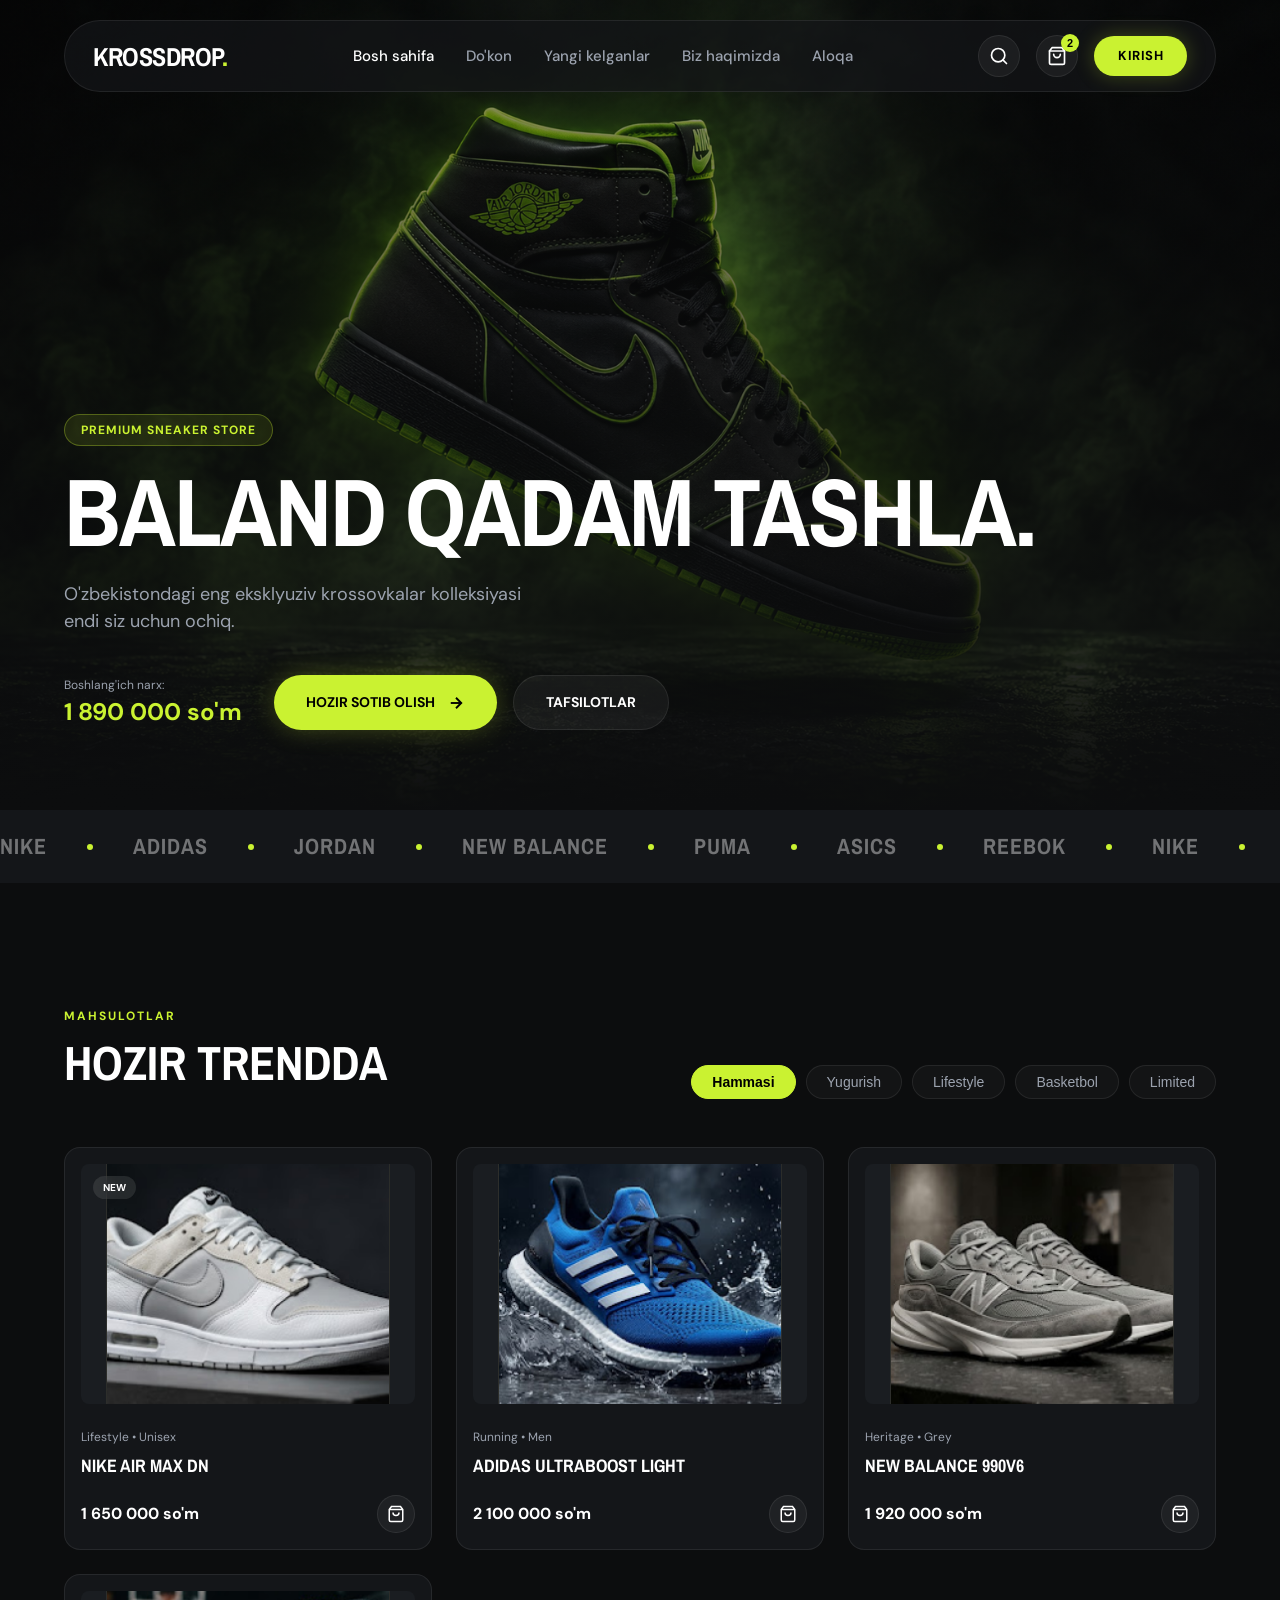
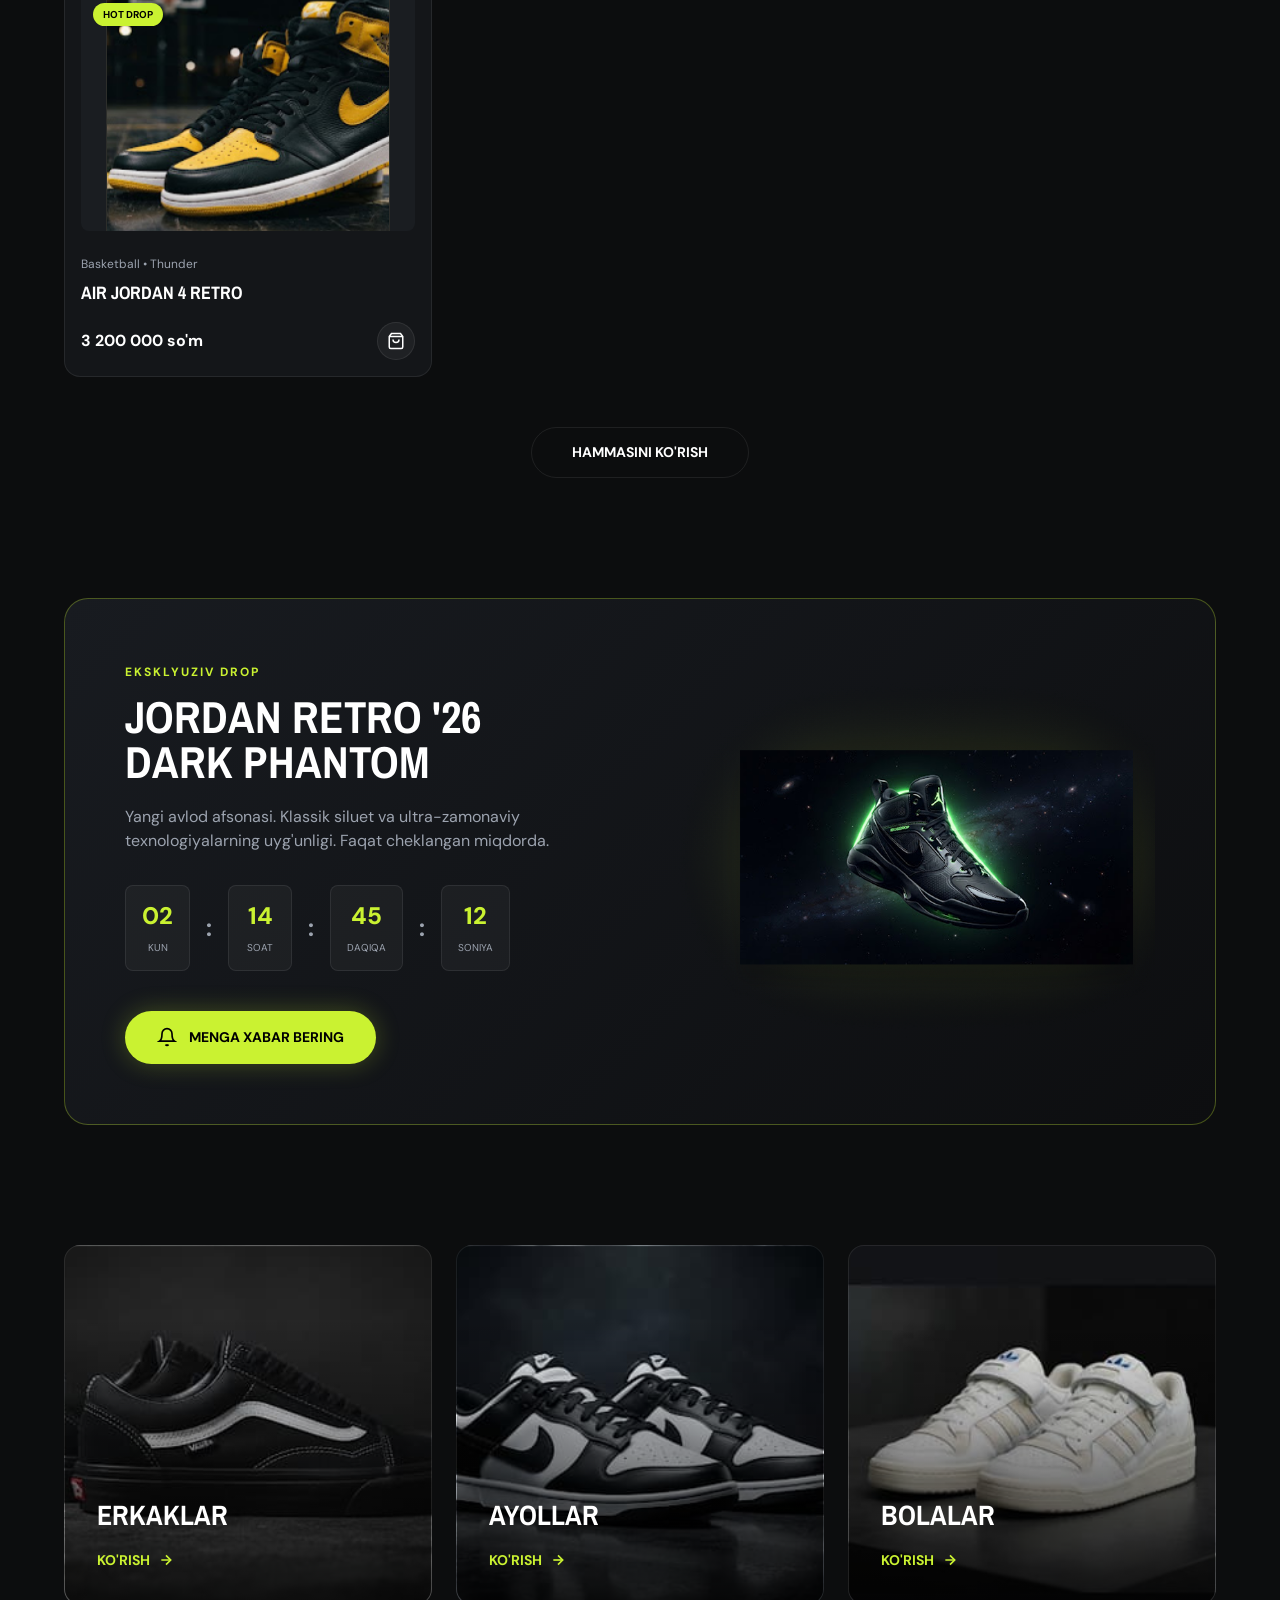
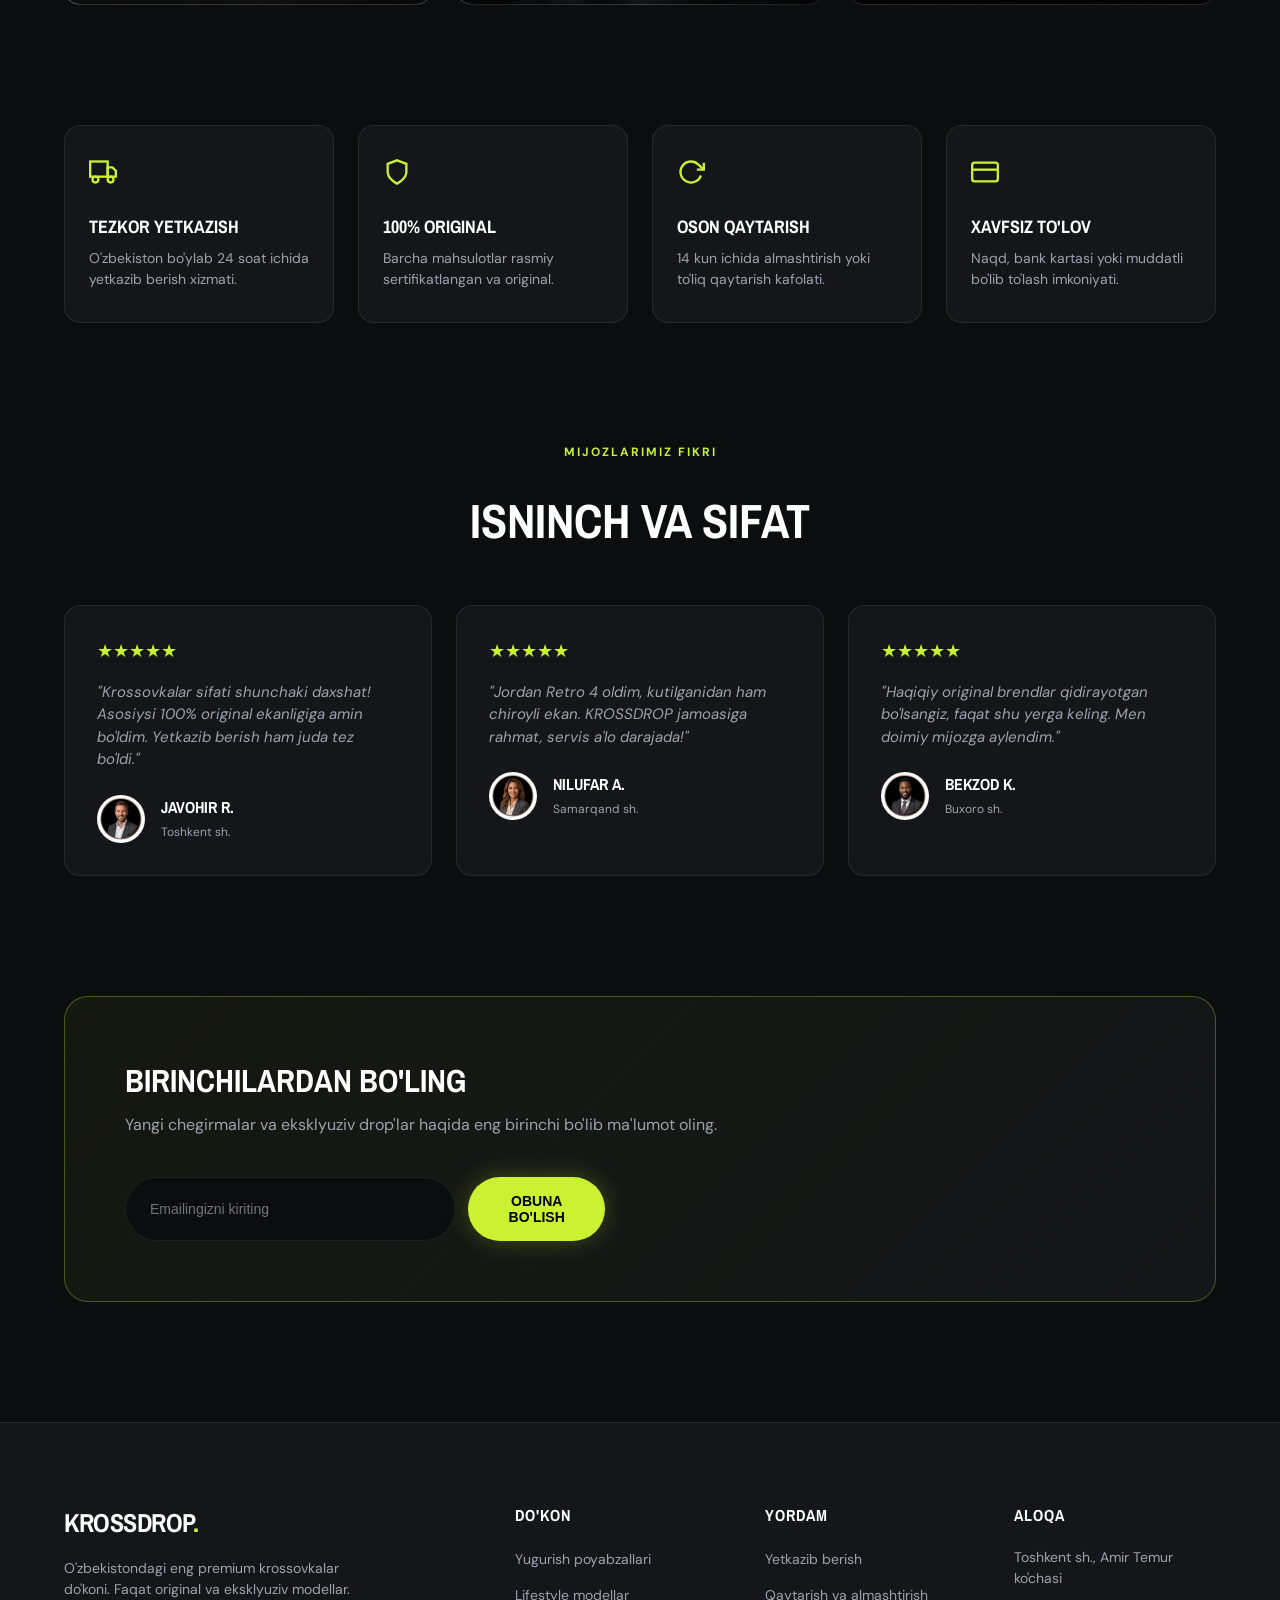
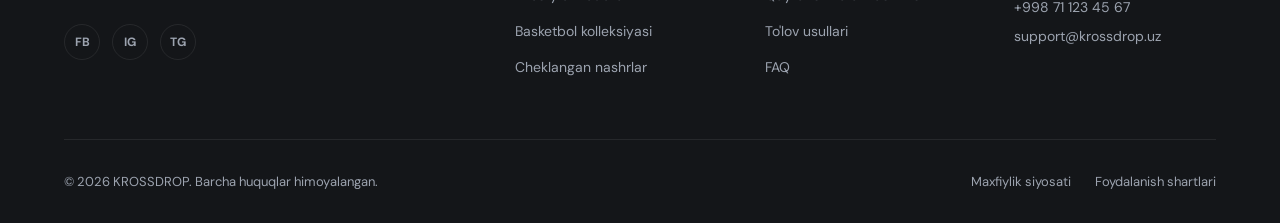
==== commit c303b327: "you" ====
--- a/index.html
+++ b/index.html
@@ -1,659 +1,438 @@
-<!doctype html>
-<html lang="en">
+<!DOCTYPE html>
+<html lang="uz">
   <head>
     <meta charset="UTF-8" />
     <meta name="viewport" content="width=device-width, initial-scale=1.0" />
-    <title>My Figma</title>
-    <link rel="stylesheet" href="./style.css" />
+    <title>KROSSDROP | Exclusive Sneaker Store</title>
+    
+    <!-- Google Fonts -->
     <link rel="preconnect" href="https://fonts.googleapis.com" />
     <link rel="preconnect" href="https://fonts.gstatic.com" crossorigin />
-    <link
-      href="https://fonts.googleapis.com/css2?family=Archivo+Narrow:ital,wght@0,400..700;1,400..700&family=DM+Sans:ital,opsz,wght@0,9..40,100..1000;1,9..40,100..1000&family=Inter:ital,opsz,wght@0,14..32,100..900;1,14..32,100..900&family=Montserrat:ital,wght@0,100..900;1,100..900&family=Playfair+Display:ital,wght@0,400..900;1,400..900&family=Plus+Jakarta+Sans:ital,wght@0,200..800;1,200..800&family=Poppins:ital,wght@0,100;0,200;0,300;0,400;0,500;0,600;0,700;0,800;0,900;1,100;1,200;1,300;1,400;1,500;1,600;1,700;1,800;1,900&family=Sora:wght@100..800&display=swap"
-      rel="stylesheet"
-    />
-    <link rel="preconnect" href="https://fonts.googleapis.com" />
-    <link rel="preconnect" href="https://fonts.gstatic.com" crossorigin />
-    <link
-      href="https://fonts.googleapis.com/css2?family=Archivo+Narrow:ital,wght@0,400..700;1,400..700&family=DM+Sans:ital,opsz,wght@0,9..40,100..1000;1,9..40,100..1000&family=Inter:ital,opsz,wght@0,14..32,100..900;1,14..32,100..900&family=Montserrat:ital,wght@0,100..900;1,100..900&family=Playfair+Display:ital,wght@0,400..900;1,400..900&family=Plus+Jakarta+Sans:ital,wght@0,200..800;1,200..800&family=Poppins:ital,wght@0,100;0,200;0,300;0,400;0,500;0,600;0,700;0,800;0,900;1,100;1,200;1,300;1,400;1,500;1,600;1,700;1,800;1,900&family=Sora:wght@100..800&family=Space+Grotesk:wght@300..700&display=swap"
-      rel="stylesheet"
-    />
-    <link rel="preconnect" href="https://fonts.googleapis.com" />
-    <link rel="preconnect" href="https://fonts.gstatic.com" crossorigin />
-    <link
-      href="https://fonts.googleapis.com/css2?family=Archivo+Narrow:ital,wght@0,400..700;1,400..700&family=DM+Sans:ital,opsz,wght@0,9..40,100..1000;1,9..40,100..1000&family=Inter:ital,opsz,wght@0,14..32,100..900;1,14..32,100..900&family=Montserrat:ital,wght@0,100..900;1,100..900&family=Playfair+Display:ital,wght@0,400..900;1,400..900&family=Plus+Jakarta+Sans:ital,wght@0,200..800;1,200..800&family=Poppins:ital,wght@0,100;0,200;0,300;0,400;0,500;0,600;0,700;0,800;0,900;1,100;1,200;1,300;1,400;1,500;1,600;1,700;1,800;1,900&family=Sora:wght@100..800&family=Space+Grotesk:wght@300..700&display=swap"
-      rel="stylesheet"
-    />
+    <link href="https://fonts.googleapis.com/css2?family=Archivo+Narrow:ital,wght@0,400..700;1,400..700&family=DM+Sans:ital,opsz,wght@0,9..40,100..1000;1,9..40,100..1000&family=Space+Grotesk:wght@300..700&display=swap" rel="stylesheet" />
+    
+    <link rel="stylesheet" href="./style.css" />
   </head>
   <body>
+    <!-- Navbar / Header -->
     <header class="header">
-      <div class="container">
+      <div class="nav-container">
         <input type="checkbox" id="menu" class="menu-toggle" />
-        <label for="menu" class="menu-icon">☰</label>
-        <div class="overlay"></div>
+        <label for="menu" class="menu-icon" aria-label="Open navigation menu">
+          <span></span>
+          <span></span>
+          <span></span>
+        </label>
+        
+        <label for="menu" class="overlay"></label>
+        
         <aside class="sidebar">
           <div class="sidebar-header">
-            <h2>KROSSDROP.</h2>
+            <a href="#" class="brand-logo">KROSSDROP<span>.</span></a>
             <label for="menu" class="close-btn">&times;</label>
           </div>
 
-          <nav>
-            <a href="#" class="active">Bosh sahifa</a>
-            <a href="./dokon.html" class="active-a">Do'kon</a>
-            <a href="#" class="active-a">Yangi kelganlar</a>
-            <a href="./biz-haqimizda.html" class="active-a">Biz haqimizda</a>
-            <a href="./aloqa.html" class="active-a">Aloqa</a>
+          <nav class="sidebar-nav">
+            <a href="#" class="nav-link active">Bosh sahifa</a>
+            <a href="./dokon.html" class="nav-link">Do'kon</a>
+            <a href="#" class="nav-link">Yangi kelganlar</a>
+            <a href="./biz-haqimizda.html" class="nav-link">Biz haqimizda</a>
+            <a href="./aloqa.html" class="nav-link">Aloqa</a>
           </nav>
 
-          <a href="./login.html" class="login-btn">KIRISH</a>
+          <a href="./login.html" class="login-btn sidebar-login">KIRISH</a>
         </aside>
-        <h1 class="text">KROSSDROP.</h1>
-        <ul class="links">
-          <a href="#" class="sahifa-a"><li class="link">Bosh sahifa</li></a>
-          <a href="./dokon.html" class="links-a"
-            ><li class="link">Do'kon</li></a
-          >
-          <li class="link">Yangi kelganlar</li>
-          <a href="./biz-haqimizda.html" class="links-a"
-            ><li class="link" class="links-a">Biz haqimizda</li></a
-          >
-          <a href="./aloqa.html" class="links-a"><li class="link">Aloqa</li></a>
+
+        <a href="#" class="brand-logo">KROSSDROP<span>.</span></a>
+
+        <ul class="nav-links">
+          <li><a href="#" class="nav-link active">Bosh sahifa</a></li>
+          <li><a href="./dokon.html" class="nav-link">Do'kon</a></li>
+          <li><a href="#" class="nav-link">Yangi kelganlar</a></li>
+          <li><a href="./biz-haqimizda.html" class="nav-link">Biz haqimizda</a></li>
+          <li><a href="./aloqa.html" class="nav-link">Aloqa</a></li>
         </ul>
-        <div class="content">
-          <img src="./images/Button.svg" alt="" class="img" />
-          <img src="./images/Button (1).svg" alt="" class="img-1" />
-          <img src="./images/Containerr.svg" alt="" class="img-2" />
-          <button class="btn">
-            <a href="./login.html" class="btn-a">KIRISH</a>
+
+        <div class="nav-actions">
+          <button class="icon-btn" aria-label="Search">
+            <svg width="20" height="20" viewBox="0 0 24 24" fill="none" stroke="currentColor" stroke-width="2" stroke-linecap="round" stroke-linejoin="round"><circle cx="11" cy="11" r="8"></circle><line x1="21" y1="21" x2="16.65" y2="16.65"></line></svg>
           </button>
+          <button class="icon-btn cart-btn" aria-label="Shopping Cart">
+            <svg width="20" height="20" viewBox="0 0 24 24" fill="none" stroke="currentColor" stroke-width="2" stroke-linecap="round" stroke-linejoin="round"><path d="M6 2L3 6v14a2 2 0 0 0 2 2h14a2 2 0 0 0 2-2V6l-3-4z"></path><line x1="3" y1="6" x2="21" y2="6"></line><path d="M16 10a4 4 0 0 1-8 0"></path></svg>
+            <span class="cart-badge">2</span>
+          </button>
+          <a href="./login.html" class="login-btn nav-btn">KIRISH</a>
         </div>
       </div>
-      <div class="wrapper">
-        <h1 class="text-1">BALAND QADAM TASHLA.</h1>
-        <p class="h1-p">
-          O`zbekistondagi eng ekslyuziv <br />
-          krossovkalar kolleksiyasi endi siz <br />
-          uchun ochiq.
+
+      <!-- Hero Banner -->
+      <div class="hero-content">
+        <div class="hero-tag">PREMIUM SNEAKER STORE</div>
+        <h1 class="hero-title">BALAND QADAM TASHLA.</h1>
+        <p class="hero-description">
+          O'zbekistondagi eng eksklyuziv krossovkalar kolleksiyasi endi siz uchun ochiq.
         </p>
-        <div class="som-btn">
-          <p class="text-2">1 890 000 so'm</p>
-          <a href="./login.html" class="btn-1-a">
-            <button class="btn-span">
+        <div class="hero-action-group">
+          <div class="hero-price-tag">
+            <span class="price-label">Boshlang'ich narx:</span>
+            <span class="price-val">1 890 000 so'm</span>
+          </div>
+          <div class="hero-buttons">
+            <a href="./birinchi.html" class="cta-primary">
               <span>HOZIR SOTIB OLISH</span>
-            </button>
-          </a>
-        </div>
-        <button class="btn-btn">TAFSILOTLAR</button>
+              <svg width="18" height="18" viewBox="0 0 24 24" fill="none" stroke="currentColor" stroke-width="2.5"><line x1="5" y1="12" x2="19" y2="12"></line><polyline points="12 5 19 12 12 19"></polyline></svg>
+            </a>
+            <a href="#trending" class="cta-secondary">TAFSILOTLAR</a>
+          </div>
+        </div>
       </div>
     </header>
-    <div class="boxs">
-      <div class="box">
-        <p class="text-3">NIKE</p>
-        <img src="./images/Container (1).svg" alt="" class="img-3" />
-        <p class="text-3">ADIDAS</p>
-        <img src="./images/Container (1).svg" alt="" class="img-3" />
-        <p class="text-3">NEW BALANCE</p>
-        <img src="./images/Container (1).svg" alt="" class="img-3" />
-        <p class="text-3">PUMA</p>
-        <img src="./images/Container (1).svg" alt="" class="img-3" />
-        <p class="text-3">ASICS</p>
-        <img src="./images/Container (1).svg" alt="" class="img-3" />
-        <p class="text-3">JORDAN</p>
-        <img src="./images/Container (1).svg" alt="" class="img-3" />
-        <p class="text-3">REEBOK</p>
-        <p class="text-3">NIKE</p>
-        <img src="./images/Container (1).svg" alt="" class="img-3" />
-        <p class="text-3">ADIDAS</p>
-        <img src="./images/Container (1).svg" alt="" class="img-3" />
-        <p class="text-3">NEW BALANCE</p>
-        <img src="./images/Container (1).svg" alt="" class="img-3" />
-        <p class="text-3">PUMA</p>
-        <img src="./images/Container (1).svg" alt="" class="img-3" />
-        <p class="text-3">ASICS</p>
-        <img src="./images/Container (1).svg" alt="" class="img-3" />
-        <p class="text-3">JORDAN</p>
-        <img src="./images/Container (1).svg" alt="" class="img-3" />
-        <p class="text-3">REEBOK</p>
-        <img src="./images/Container (1).svg" alt="" class="img-3" />
-        <p class="text-3">NIKE</p>
-        <img src="./images/Container (1).svg" alt="" class="img-3" />
-        <p class="text-3">ADIDAS</p>
-        <img src="./images/Container (1).svg" alt="" class="img-3" />
-        <p class="text-3">NEW BALANCE</p>
-        <img src="./images/Container (1).svg" alt="" class="img-3" />
-        <p class="text-3">PUMA</p>
-        <img src="./images/Container (1).svg" alt="" class="img-3" />
-        <p class="text-3">ASICS</p>
-        <img src="./images/Container (1).svg" alt="" class="img-3" />
-        <p class="text-3">JORDAN</p>
-        <img src="./images/Container (1).svg" alt="" class="img-3" />
-        <p class="text-3">REEBOK</p>
-        <p class="text-3">NIKE</p>
-        <img src="./images/Container (1).svg" alt="" class="img-3" />
-        <p class="text-3">ADIDAS</p>
-        <img src="./images/Container (1).svg" alt="" class="img-3" />
-        <p class="text-3">NEW BALANCE</p>
-        <img src="./images/Container (1).svg" alt="" class="img-3" />
-        <p class="text-3">PUMA</p>
-        <img src="./images/Container (1).svg" alt="" class="img-3" />
-        <p class="text-3">ASICS</p>
-        <img src="./images/Container (1).svg" alt="" class="img-3" />
-        <p class="text-3">JORDAN</p>
-        <img src="./images/Container (1).svg" alt="" class="img-3" />
-        <p class="text-3">REEBOK</p>
-        <img src="./images/Container (1).svg" alt="" class="img-3" />
-        <p class="text-3">NIKE</p>
-        <img src="./images/Container (1).svg" alt="" class="img-3" />
-        <p class="text-3">ADIDAS</p>
-        <img src="./images/Container (1).svg" alt="" class="img-3" />
-        <p class="text-3">NEW BALANCE</p>
-        <img src="./images/Container (1).svg" alt="" class="img-3" />
-        <p class="text-3">PUMA</p>
-        <img src="./images/Container (1).svg" alt="" class="img-3" />
-        <p class="text-3">ASICS</p>
-        <img src="./images/Container (1).svg" alt="" class="img-3" />
-        <p class="text-3">JORDAN</p>
-        <img src="./images/Container (1).svg" alt="" class="img-3" />
-        <p class="text-3">REEBOK</p>
-        <p class="text-3">NIKE</p>
-        <img src="./images/Container (1).svg" alt="" class="img-3" />
-        <p class="text-3">ADIDAS</p>
-        <img src="./images/Container (1).svg" alt="" class="img-3" />
-        <p class="text-3">NEW BALANCE</p>
-        <img src="./images/Container (1).svg" alt="" class="img-3" />
-        <p class="text-3">PUMA</p>
-        <img src="./images/Container (1).svg" alt="" class="img-3" />
-        <p class="text-3">ASICS</p>
-        <img src="./images/Container (1).svg" alt="" class="img-3" />
-        <p class="text-3">JORDAN</p>
-        <img src="./images/Container (1).svg" alt="" class="img-3" />
-        <p class="text-3">REEBOK</p>
-        <img src="./images/Container (1).svg" alt="" class="img-3" />
+
+    <!-- Infinite Brand Ticker -->
+    <section class="ticker-wrapper">
+      <div class="ticker-track">
+        <div class="ticker-group">
+          <span>NIKE</span><div class="dot"></div>
+          <span>ADIDAS</span><div class="dot"></div>
+          <span>JORDAN</span><div class="dot"></div>
+          <span>NEW BALANCE</span><div class="dot"></div>
+          <span>PUMA</span><div class="dot"></div>
+          <span>ASICS</span><div class="dot"></div>
+          <span>REEBOK</span><div class="dot"></div>
+        </div>
+        <div class="ticker-group" aria-hidden="true">
+          <span>NIKE</span><div class="dot"></div>
+          <span>ADIDAS</span><div class="dot"></div>
+          <span>JORDAN</span><div class="dot"></div>
+          <span>NEW BALANCE</span><div class="dot"></div>
+          <span>PUMA</span><div class="dot"></div>
+          <span>ASICS</span><div class="dot"></div>
+          <span>REEBOK</span><div class="dot"></div>
+        </div>
       </div>
-
-      <div class="box-texts">
-        <p class="text-4">NIKE</p>
-        <p class="text-4">ADIDAS</p>
-        <p class="text-4">JORDAN</p>
+    </section>
+
+    <main>
+      <!-- Trending Products Section -->
+      <section id="trending" class="section-padding">
+        <div class="section-header">
+          <div>
+            <span class="section-subtitle">MAHSULOTLAR</span>
+            <h2 class="section-title">HOZIR TRENDDA</h2>
+          </div>
+          <div class="category-pills">
+            <button class="pill-btn active">Hammasi</button>
+            <button class="pill-btn">Yugurish</button>
+            <button class="pill-btn">Lifestyle</button>
+            <button class="pill-btn">Basketbol</button>
+            <button class="pill-btn">Limited</button>
+          </div>
+        </div>
+
+        <div class="products-grid">
+          <article class="product-card">
+            <div class="product-image-box">
+              <span class="badge-tag">NEW</span>
+              <img src="./images/Sneaker-1.png" alt="Nike Air Max Dn" class="product-img" />
+            </div>
+            <div class="product-info">
+              <span class="product-cat">Lifestyle • Unisex</span>
+              <h3 class="product-name">Nike Air Max Dn</h3>
+              <div class="product-bottom">
+                <span class="product-price">1 650 000 so'm</span>
+                <button class="add-cart-btn" aria-label="Add to Cart">
+                  <svg width="18" height="18" viewBox="0 0 24 24" fill="none" stroke="currentColor" stroke-width="2"><path d="M6 2L3 6v14a2 2 0 0 0 2 2h14a2 2 0 0 0 2-2V6l-3-4z"></path><line x1="3" y1="6" x2="21" y2="6"></line><path d="M16 10a4 4 0 0 1-8 0"></path></svg>
+                </button>
+              </div>
+            </div>
+          </article>
+
+          <article class="product-card">
+            <div class="product-image-box">
+              <img src="./images/Sneaker-2.png" alt="Adidas Ultraboost Light" class="product-img" />
+            </div>
+            <div class="product-info">
+              <span class="product-cat">Running • Men</span>
+              <h3 class="product-name">Adidas Ultraboost Light</h3>
+              <div class="product-bottom">
+                <span class="product-price">2 100 000 so'm</span>
+                <button class="add-cart-btn" aria-label="Add to Cart">
+                  <svg width="18" height="18" viewBox="0 0 24 24" fill="none" stroke="currentColor" stroke-width="2"><path d="M6 2L3 6v14a2 2 0 0 0 2 2h14a2 2 0 0 0 2-2V6l-3-4z"></path><line x1="3" y1="6" x2="21" y2="6"></line><path d="M16 10a4 4 0 0 1-8 0"></path></svg>
+                </button>
+              </div>
+            </div>
+          </article>
+
+          <article class="product-card">
+            <div class="product-image-box">
+              <img src="./images/Sneaker-3.png" alt="New Balance 990v6" class="product-img" />
+            </div>
+            <div class="product-info">
+              <span class="product-cat">Heritage • Grey</span>
+              <h3 class="product-name">New Balance 990v6</h3>
+              <div class="product-bottom">
+                <span class="product-price">1 920 000 so'm</span>
+                <button class="add-cart-btn" aria-label="Add to Cart">
+                  <svg width="18" height="18" viewBox="0 0 24 24" fill="none" stroke="currentColor" stroke-width="2"><path d="M6 2L3 6v14a2 2 0 0 0 2 2h14a2 2 0 0 0 2-2V6l-3-4z"></path><line x1="3" y1="6" x2="21" y2="6"></line><path d="M16 10a4 4 0 0 1-8 0"></path></svg>
+                </button>
+              </div>
+            </div>
+          </article>
+
+          <article class="product-card">
+            <div class="product-image-box">
+              <span class="badge-tag hot">HOT DROP</span>
+              <img src="./images/Sneaker-4.png" alt="Air Jordan 4 Retro" class="product-img" />
+            </div>
+            <div class="product-info">
+              <span class="product-cat">Basketball • Thunder</span>
+              <h3 class="product-name">Air Jordan 4 Retro</h3>
+              <div class="product-bottom">
+                <span class="product-price">3 200 000 so'm</span>
+                <button class="add-cart-btn" aria-label="Add to Cart">
+                  <svg width="18" height="18" viewBox="0 0 24 24" fill="none" stroke="currentColor" stroke-width="2"><path d="M6 2L3 6v14a2 2 0 0 0 2 2h14a2 2 0 0 0 2-2V6l-3-4z"></path><line x1="3" y1="6" x2="21" y2="6"></line><path d="M16 10a4 4 0 0 1-8 0"></path></svg>
+                </button>
+              </div>
+            </div>
+          </article>
+        </div>
+
+        <div class="section-footer-cta">
+          <a href="./dokon.html" class="outline-btn">HAMMASINI KO'RISH</a>
+        </div>
+      </section>
+
+      <!-- Exclusive Drop Banner with Timer -->
+      <section class="section-padding drop-banner-wrapper">
+        <div class="drop-banner">
+          <div class="drop-content">
+            <span class="drop-subtitle">EKSKLYUZIV DROP</span>
+            <h2 class="drop-title">JORDAN RETRO '26<br />DARK PHANTOM</h2>
+            <p class="drop-desc">
+              Yangi avlod afsonasi. Klassik siluet va ultra-zamonaviy texnologiyalarning uyg'unligi. Faqat cheklangan miqdorda.
+            </p>
+            
+            <div class="countdown-timer">
+              <div class="timer-box">
+                <span class="timer-value">02</span>
+                <span class="timer-label">KUN</span>
+              </div>
+              <div class="timer-separator">:</div>
+              <div class="timer-box">
+                <span class="timer-value">14</span>
+                <span class="timer-label">SOAT</span>
+              </div>
+              <div class="timer-separator">:</div>
+              <div class="timer-box">
+                <span class="timer-value">45</span>
+                <span class="timer-label">DAQIQA</span>
+              </div>
+              <div class="timer-separator">:</div>
+              <div class="timer-box">
+                <span class="timer-value">12</span>
+                <span class="timer-label">SONIYA</span>
+              </div>
+            </div>
+
+            <a href="./aloqa.html" class="cta-primary">
+              <svg width="20" height="20" viewBox="0 0 24 24" fill="none" stroke="currentColor" stroke-width="2"><path d="M18 8A6 6 0 0 0 6 8c0 7-3 9-3 9h18s-3-2-3-9"></path><path d="M13.73 21a2 2 0 0 1-3.46 0"></path></svg>
+              <span>MENGA XABAR BERING</span>
+            </a>
+          </div>
+          <div class="drop-image-wrap">
+            <img src="./images/Container (3).png" alt="Jordan Retro Dark Phantom" class="drop-img" />
+          </div>
+        </div>
+      </section>
+
+      <!-- Category Spotlight -->
+      <section class="section-padding">
+        <div class="category-grid">
+          <div class="category-card cat-men">
+            <div class="cat-content">
+              <h3>ERKAKLAR</h3>
+              <a href="./dokon.html" class="cat-link">
+                KO'RISH 
+                <svg width="16" height="16" viewBox="0 0 24 24" fill="none" stroke="currentColor" stroke-width="2.5"><line x1="5" y1="12" x2="19" y2="12"></line><polyline points="12 5 19 12 12 19"></polyline></svg>
+              </a>
+            </div>
+          </div>
+
+          <div class="category-card cat-women">
+            <div class="cat-content">
+              <h3>AYOLLAR</h3>
+              <a href="./dokon.html" class="cat-link">
+                KO'RISH 
+                <svg width="16" height="16" viewBox="0 0 24 24" fill="none" stroke="currentColor" stroke-width="2.5"><line x1="5" y1="12" x2="19" y2="12"></line><polyline points="12 5 19 12 12 19"></polyline></svg>
+              </a>
+            </div>
+          </div>
+
+          <div class="category-card cat-kids">
+            <div class="cat-content">
+              <h3>BOLALAR</h3>
+              <a href="./dokon.html" class="cat-link">
+                KO'RISH 
+                <svg width="16" height="16" viewBox="0 0 24 24" fill="none" stroke="currentColor" stroke-width="2.5"><line x1="5" y1="12" x2="19" y2="12"></line><polyline points="12 5 19 12 12 19"></polyline></svg>
+              </a>
+            </div>
+          </div>
+        </div>
+      </section>
+
+      <!-- Store Features / Cyber Perks Grid -->
+      <section class="section-padding features-section">
+        <div class="features-grid">
+          <div class="feature-card">
+            <div class="feature-icon">
+              <svg width="28" height="28" viewBox="0 0 24 24" fill="none" stroke="currentColor" stroke-width="2"><rect x="1" y="3" width="15" height="13"></rect><polygon points="16 8 20 8 23 11 23 16 16 16 16 8"></polygon><circle cx="5.5" cy="18.5" r="2.5"></circle><circle cx="18.5" cy="18.5" r="2.5"></circle></svg>
+            </div>
+            <h3>TEZKOR YETKAZISH</h3>
+            <p>O'zbekiston bo'ylab 24 soat ichida yetkazib berish xizmati.</p>
+          </div>
+
+          <div class="feature-card">
+            <div class="feature-icon">
+              <svg width="28" height="28" viewBox="0 0 24 24" fill="none" stroke="currentColor" stroke-width="2"><path d="M12 22s8-4 8-10V5l-8-3-8 3v7c0 6 8 10 8 10z"></path></svg>
+            </div>
+            <h3>100% ORIGINAL</h3>
+            <p>Barcha mahsulotlar rasmiy sertifikatlangan va original.</p>
+          </div>
+
+          <div class="feature-card">
+            <div class="feature-icon">
+              <svg width="28" height="28" viewBox="0 0 24 24" fill="none" stroke="currentColor" stroke-width="2"><polyline points="23 4 23 10 17 10"></polyline><path d="M20.49 15a9 9 0 1 1-2.12-9.36L23 10"></path></svg>
+            </div>
+            <h3>OSON QAYTARISH</h3>
+            <p>14 kun ichida almashtirish yoki to'liq qaytarish kafolati.</p>
+          </div>
+
+          <div class="feature-card">
+            <div class="feature-icon">
+              <svg width="28" height="28" viewBox="0 0 24 24" fill="none" stroke="currentColor" stroke-width="2"><rect x="1" y="4" width="22" height="16" rx="2" ry="2"></rect><line x1="1" y1="10" x2="23" y2="10"></line></svg>
+            </div>
+            <h3>XAVFSIZ TO'LOV</h3>
+            <p>Naqd, bank kartasi yoki muddatli bo'lib to'lash imkoniyati.</p>
+          </div>
+        </div>
+      </section>
+
+      <!-- Customer Reviews Section -->
+      <section class="section-padding">
+        <div class="section-header center-header">
+          <span class="section-subtitle">MIJOZLARIMIZ FIKRI</span>
+          <h2 class="section-title">ISNINCH VA SIFAT</h2>
+        </div>
+
+        <div class="reviews-grid">
+          <div class="review-card">
+            <div class="stars">★★★★★</div>
+            <p class="review-text">
+              "Krossovkalar sifati shunchaki daxshat! Asosiysi 100% original ekanligiga amin bo'ldim. Yetkazib berish ham juda tez bo'ldi."
+            </p>
+            <div class="reviewer-profile">
+              <img src="./images/mijoz-1.jpg" alt="Javohir R." class="reviewer-avatar" />
+              <div>
+                <h4 class="reviewer-name">Javohir R.</h4>
+                <span class="reviewer-city">Toshkent sh.</span>
+              </div>
+            </div>
+          </div>
+
+          <div class="review-card">
+            <div class="stars">★★★★★</div>
+            <p class="review-text">
+              "Jordan Retro 4 oldim, kutilganidan ham chiroyli ekan. KROSSDROP jamoasiga rahmat, servis a'lo darajada!"
+            </p>
+            <div class="reviewer-profile">
+              <img src="./images/mijoz-2.jpg" alt="Nilufar A." class="reviewer-avatar" />
+              <div>
+                <h4 class="reviewer-name">Nilufar A.</h4>
+                <span class="reviewer-city">Samarqand sh.</span>
+              </div>
+            </div>
+          </div>
+
+          <div class="review-card">
+            <div class="stars">★★★★★</div>
+            <p class="review-text">
+              "Haqiqiy original brendlar qidirayotgan bo'lsangiz, faqat shu yerga keling. Men doimiy mijozga aylendim."
+            </p>
+            <div class="reviewer-profile">
+              <img src="./images/mijoz-3.jpg" alt="Bekzod K." class="reviewer-avatar" />
+              <div>
+                <h4 class="reviewer-name">Bekzod K.</h4>
+                <span class="reviewer-city">Buxoro sh.</span>
+              </div>
+            </div>
+          </div>
+        </div>
+      </section>
+
+      <!-- Newsletter Subscription Card -->
+      <section class="section-padding">
+        <div class="newsletter-card">
+          <div class="newsletter-info">
+            <h2>BIRINCHILARDAN BO'LING</h2>
+            <p>Yangi chegirmalar va eksklyuziv drop'lar haqida eng birinchi bo'lib ma'lumot oling.</p>
+          </div>
+          <form class="newsletter-form" onsubmit="event.preventDefault();">
+            <input type="email" placeholder="Emailingizni kiriting" required class="newsletter-input" />
+            <button type="submit" class="cta-primary">OBUNA BO'LISH</button>
+          </form>
+        </div>
+      </section>
+    </main>
+
+    <!-- Footer -->
+    <footer class="footer">
+      <div class="footer-container">
+        <div class="footer-col brand-col">
+          <a href="#" class="brand-logo">KROSSDROP<span>.</span></a>
+          <p class="footer-desc">
+            O'zbekistondagi eng premium krossovkalar do'koni. Faqat original va eksklyuziv modellar.
+          </p>
+          <div class="social-links">
+            <a href="#" class="social-icon">FB</a>
+            <a href="#" class="social-icon">IG</a>
+            <a href="#" class="social-icon">TG</a>
+          </div>
+        </div>
+
+        <div class="footer-col">
+          <h4 class="footer-title">DO'KON</h4>
+          <ul class="footer-links">
+            <li><a href="#">Yugurish poyabzallari</a></li>
+            <li><a href="#">Lifestyle modellar</a></li>
+            <li><a href="#">Basketbol kolleksiyasi</a></li>
+            <li><a href="#">Cheklangan nashrlar</a></li>
+          </ul>
+        </div>
+
+        <div class="footer-col">
+          <h4 class="footer-title">YORDAM</h4>
+          <ul class="footer-links">
+            <li><a href="#">Yetkazib berish</a></li>
+            <li><a href="#">Qaytarish va almashtirish</a></li>
+            <li><a href="#">To'lov usullari</a></li>
+            <li><a href="#">FAQ</a></li>
+          </ul>
+        </div>
+
+        <div class="footer-col">
+          <h4 class="footer-title">ALOQA</h4>
+          <p class="contact-info">Toshkent sh., Amir Temur ko'chasi</p>
+          <p class="contact-info">+998 71 123 45 67</p>
+          <p class="contact-info">support@krossdrop.uz</p>
+        </div>
       </div>
-    </div>
-    <main>
-      <section class="description">
-        <div class="blocks">
-          <div class="block">
-            <p class="block-text">MAHSULOTLAR</p>
-            <h1 class="block-text-text">HOZIR TRENDDA</h1>
-          </div>
-          <div class="subtitle">
-            <button class="subtitle-btn">
-              <a href="./trendda.html" class="subtitle-btn-a">Hammasi</a>
-            </button>
-            <h2 class="subtitle-text">Yugurish</h2>
-            <h2 class="subtitle-text">Lifestyle</h2>
-            <h2 class="subtitle-text">Basketbol</h2>
-            <h2 class="subtitle-text">Limited</h2>
-          </div>
-          <div class="btns">
-            <div>
-              <h1 class="block-text-text">HOZIR TRENDDA</h1>
-            </div>
-            <div class="block-btns">
-              <button class="btns-btn">Hamma krossovkalar</button>
-              <button class="btns-btn-btn">Running</button>
-            </div>
-          </div>
-        </div>
-        <div class="cards">
-          <div class="card">
-            <img src="./images/Sneaker-1.png" alt="" class="sneeker" />
-            <div>
-              <h2 class="air-text">Nike Air Max Dn</h2>
-              <h3 class="nike-text">Lifestyle• Unisex</h3>
-              <h2 class="price">1 650 000 so'm</h2>
-            </div>
-          </div>
-          <div class="card">
-            <img src="./images/Sneaker-2.png" alt="" class="sneeker" />
-            <h2 class="air-text">Adidas Ultraboost Light</h2>
-            <h3 class="nike-text">Running • Men</h3>
-            <h2 class="price">2 100 000 so'm</h2>
-          </div>
-          <div class="card">
-            <img src="./images/Sneaker-3.png" alt="" class="sneeker" />
-            <h2 class="air-text">New Balance 990v6</h2>
-            <h3 class="nike-text">Heritage • Grey</h3>
-            <h2 class="price">1 920 000 so'm</h2>
-          </div>
-          <div class="card">
-            <img src="./images/Sneaker-4.png" alt="" class="sneeker" />
-            <h2 class="air-text">Air Jordan 4 Retro</h2>
-            <h3 class="nike-text">Basketball • Thunder</h3>
-            <h2 class="price">3 200 000 so'm</h2>
-          </div>
-        </div>
-        <a href="./dokon.html" class="cards-card-btn-a"
-          ><button class="cards-card-btn">HAMMASINI KO'RISH</button></a
-        >
-      </section>
-      `
-    </main>
-    <main>
-      <section class="notification">
-        <div class="section-div">
-          <div class="section-div-div">
-            <h3 class="text-5">EKSKLUZIV DROP</h3>
-            <h1 class="text-6">JORDAN RETRO '26 <br />DARK PHANTOM</h1>
-            <p class="text-7">
-              Yangi avlod afsonasi. Klassik siluet va ultra- <br />
-              zamonaviy texnologiyalarning uyg'unligi. Faqat <br />
-              cheklangan miqdorda.
-            </p>
-            <div class="soatlar">
-              <div class="soat">
-                <h3 class="raqam">02</h3>
-                <h3 class="kun">KUN</h3>
-              </div>
-              <div class="soat">
-                <h3 class="raqam">14</h3>
-                <h3 class="kun">SOAT</h3>
-              </div>
-              <div class="soat">
-                <h3 class="raqam">45</h3>
-                <h3 class="kun">DAQIQA</h3>
-              </div>
-              <div class="soat">
-                <h3 class="raqam">12</h3>
-                <h3 class="kun">SONIYA</h3>
-              </div>
-            </div>
-            <button class="buyurtma-btn">
-              <a href="./habar.html" class="buyurtma-btn-a"
-                ><img
-                  src="./images/habar.svg"
-                  alt=""
-                  class="buyurtma-img"
-                />MENGA XABAR BERING</a
-              >
-            </button>
-          </div>
-          <img src="./images/Container (3).png" alt="" class="kross" />
-          <div class="all"></div>
-        </div>
-      </section>
-      <div class="dropps">
-        <div class="drops">
-          <img src="./images/phone.jpg" alt="" class="phone-img" />
-          <div class="drop">
-            <h3 class="text-5">EKSKLYUZIV DROP</h3>
-            <h1 class="text-8">
-              TRAVIS SCOTT <br />
-              XORDAN "CACTUS <br />
-              JACK"
-            </h1>
-            <img src="./images/time.svg" alt="" />
-            <button class="buyurtma-btn">
-              <a href="./birinchi.html" class="btn-a-a">MENGA XABAR BERING</a>
-            </button>
-          </div>
-        </div>
-      </div>
-    </main>
-    <main>
-      <section class="cards-scn">
-        <div class="cards-cards">
-          <div class="card-card">
-            <img src="./images/krosovka-1.jpg" alt="" class="img-4" />
-            <h3 class="nike-text-text">Vans Old Skool Classic</h3>
-            <h2 class="price-price">890 000 so'm</h2>
-          </div>
-          <div class="card-card">
-            <img src="./images/krosovka-2.jpg" alt="" class="img-4" />
-            <h3 class="nike-text-text">Nike Dunk Low 'Panda'</h3>
-            <h2 class="price-price">1 450 000 so'm</h2>
-          </div>
-          <div class="card-card">
-            <img src="./images/krosovka-3.jpg" alt="" class="img-4" />
-            <h3 class="nike-text-text">Adidas Forum Low</h3>
-            <h2 class="price-price">1 200 000 so'm</h2>
-          </div>
-          <div class="card-card">
-            <img src="./images/krosovka-4.jpg" alt="" class="img-4" />
-            <h3 class="nike-text-text">Converse Chuck 70</h3>
-            <h2 class="price-price">950 000 so'm</h2>
-          </div>
-        </div>
-      </section>
-    </main>
-    <main>
-      <section class="badge">
-        <div class="badge-cards-mans">
-          <div class="badge-card-man-1">
-            <div class="badge-texts">
-              <h2 class="badge-text-man">ERKAKLAR</h2>
-              <button class="badge-btn-man">
-                KO'RISH <img src="./images/strelka.svg" alt="" class="img-5" />
-              </button>
-            </div>
-          </div>
-          <div class="badge-card-man-2">
-            <div class="badge-texts">
-              <h2 class="badge-text-mans">AYOLLAR</h2>
-              <button class="badge-btn-mans">
-                KO'RISH <img src="./images/strelka.svg" alt="" class="img-5" />
-              </button>
-            </div>
-          </div>
-          <div class="badge-card-man-3">
-            <div class="badge-texts">
-              <h2 class="badge-text-man">BOLALAR</h2>
-              <button class="badge-btn-man">
-                KO'RISH<img src="./images/strelka.svg" alt="" class="img-5" />
-              </button>
-            </div>
-          </div>
-        </div>
-        <div class="badge-cards">
-          <div class="badge-card-1">
-            <div class="badge-texts">
-              <h2 class="badge-text">ERKAKLAR</h2>
-              <button class="badge-btn"></button>
-            </div>
-          </div>
-          <div class="badge-card-2">
-            <div class="badge-texts">
-              <h2 class="badge-text">AYOLLAR</h2>
-              <button class="badge-btn"></button>
-            </div>
-          </div>
-          <div class="badge-card-3">
-            <div class="badge-texts">
-              <h2 class="badge-text">BOLALAR</h2>
-              <button class="badge-btn"></button>
-            </div>
-          </div>
-        </div>
-      </section>
-    </main>
-    <main>
-      <section class="scn">
-        <div class="scn-texts">
-          <h1 class="texts-text">
-            1000+ MODEL. <br />
-            8 BREND. <br />
-            <span class="texts-text-text">BITTA MANZIL.</span>
-          </h1>
-        </div>
-      </section>
-    </main>
-    <main>
-      <section class="cyber-perks-matrix">
-        <div class="perks-track">
-          <div class="perks-core-grid">
-            <div class="perk-holo-node">
-              <img src="./images/car-1.svg" alt="" class="perk-img" />
-              <h3 class="perk-data-box">TEZKOR YETKAZISH</h3>
-              <p class="perk-node-title">
-                O'zbekiston bo'ylab 24 soat ichida yetkazib berish.
-              </p>
-            </div>
-            <div class="perk-holo-node">
-              <img src="./images/car-2.svg" alt="" class="perk-img" />
-              <h3 class="perk-data-box">100% ORIGINAL</h3>
-              <p class="perk-node-title">
-                Barcha mahsulotlar sertifikatlangan va original.
-              </p>
-            </div>
-            <div class="perk-holo-node">
-              <img src="./images/car-3.svg" alt="" class="perk-img" />
-              <h3 class="perk-data-box">OSON QAYTARISH</h3>
-              <p class="perk-node-title">
-                14 kun ichida almashtirish yoki qaytarish kafolati.
-              </p>
-            </div>
-            <div class="perk-holo-node">
-              <img src="./images/car-4.svg" alt="" class="perk-img" />
-              <h3 class="perk-data-box">XAVFSIZ TO'LOV</h3>
-              <p class="perk-node-title">
-                Naqd, karta yoki muddatli to'lov imkoniyati.
-              </p>
-            </div>
-          </div>
-          <div class="perks-core-grid" aria-hidden="true">
-            <div class="perk-holo-node">
-              <img src="./images/car-1.svg" alt="" class="perk-img" />
-              <h3 class="perk-data-box">TEZKOR YETKAZISH</h3>
-              <p class="perk-node-title">
-                O'zbekiston bo'ylab 24 soat ichida yetkazib berish.
-              </p>
-            </div>
-            <div class="perk-holo-node">
-              <img src="./images/car-2.svg" alt="" class="perk-img" />
-              <h3 class="perk-data-box">100% ORIGINAL</h3>
-              <p class="perk-node-title">
-                Barcha mahsulotlar sertifikatlangan va original.
-              </p>
-            </div>
-            <div class="perk-holo-node">
-              <img src="./images/car-3.svg" alt="" class="perk-img" />
-              <h3 class="perk-data-box">OSON QAYTARISH</h3>
-              <p class="perk-node-title">
-                14 kun ichida almashtirish yoki qaytarish kafolati.
-              </p>
-            </div>
-            <div class="perk-holo-node">
-              <img src="./images/car-4.svg" alt="" class="perk-img" />
-              <h3 class="perk-data-box">XAVFSIZ TO'LOV</h3>
-              <p class="perk-node-title">
-                Naqd, karta yoki muddatli to'lov imkoniyati.
-              </p>
-            </div>
-          </div>
-          <div class="perks-core-grid" aria-hidden="true">
-            <div class="perk-holo-node">
-              <img src="./images/car-1.svg" alt="" class="perk-img" />
-              <h3 class="perk-data-box">TEZKOR YETKAZISH</h3>
-              <p class="perk-node-title">
-                O'zbekiston bo'ylab 24 soat ichida yetkazib berish.
-              </p>
-            </div>
-            <div class="perk-holo-node">
-              <img src="./images/car-2.svg" alt="" class="perk-img" />
-              <h3 class="perk-data-box">100% ORIGINAL</h3>
-              <p class="perk-node-title">
-                Barcha mahsulotlar sertifikatlangan va original.
-              </p>
-            </div>
-            <div class="perk-holo-node">
-              <img src="./images/car-3.svg" alt="" class="perk-img" />
-              <h3 class="perk-data-box">OSON QAYTARISH</h3>
-              <p class="perk-node-title">
-                14 kun ichida almashtirish yoki qaytarish kafolati.
-              </p>
-            </div>
-            <div class="perk-holo-node">
-              <img src="./images/car-4.svg" alt="" class="perk-img" />
-              <h3 class="perk-data-box">XAVFSIZ TO'LOV</h3>
-              <p class="perk-node-title">
-                Naqd, karta yoki muddatli to'lov imkoniyati.
-              </p>
-            </div>
-          </div>
-        </div>
-      </section>
-      <div class="birinchi-div">
-        <div class="birinchi-div-div">
-          <h1 class="birinchi-div-div-text">BIRINCHILARDANBO'LING</h1>
-          <p class="birinchi-div-div-p">
-            Yangi chegirmalar va drop’lar haqida eng <br />
-            birinchi bo’lib ma’lumot oling.
-          </p>
-          <input
-            type="email"
-            placeholder="Emailingizni kiriting"
-            class="birinchi-div-div-input"
-          />
-          <button class="birinchi-div-div-btn">OBUNA BO'LISH</button>
-        </div>
-      </div>
-    </main>
-    <main>
-      <section class="mijoz-scn">
-        <div class="mijoz-texts">
-          <h3 class="mijoz-texts-h3">MIJOZLARIMIZ FIKRI</h3>
-        </div>
-        <div class="mijozlar-cards">
-          <div class="mijoz-card">
-            <img src="./images/stars.svg" alt="" />
-            <p class="mijoz-card-img-p">
-              "Krossovkalar sifati shunchaki <br />
-              daxshat! Asosiysi 100% original <br />
-              ekanligiga amin bo'ldim. Yetkazib <br />
-              berish ham juda tez bo'ldi."
-            </p>
-            <div class="mijoz-rasm-text">
-              <img src="./images/mijoz-1.jpg" alt="" class="mijoz-img" />
-              <div class="mijoz-texts-text">
-                <h3 class="mijoz-texts-text-h3-1">Javohir R.</h3>
-                <h3 class="mijoz-texts-text-h3-2">Toshkent sh.</h3>
-              </div>
-            </div>
-          </div>
-
-          <div class="mijoz-card">
-            <img src="./images/stars.svg" alt="" />
-            <p class="mijoz-card-img-p">
-              "Jordan Retro 4 oldim, kutilganidan ham chiroyli ekan. KROSSDROP
-              jamoasiga rahmat, serviz a'lo darajada!"
-            </p>
-            <div class="mijoz-rasm-text">
-              <img src="./images/mijoz-2.jpg" alt="" class="mijoz-img" />
-              <div class="mijoz-texts-text">
-                <h3 class="mijoz-texts-text-h3-1">Nilufar A.</h3>
-                <h3 class="mijoz-texts-text-h3-2">Samarqand sh.</h3>
-              </div>
-            </div>
-          </div>
-
-          <div class="mijoz-card">
-            <img src="./images/stars.svg" alt="" />
-            <p class="mijoz-card-img-p">
-              "Haqiqiy original brendlar qidirayotgan bo'lsangiz, faqat shu
-              yerga keling. Men doimiy mijozga aylendim."
-            </p>
-            <div class="mijoz-rasm-text">
-              <img src="./images/mijoz-3.jpg" alt="" class="mijoz-img" />
-              <div class="mijoz-texts-text">
-                <h3 class="mijoz-texts-text-h3-1">Bekzod K.</h3>
-                <h3 class="mijoz-texts-text-h3-2">Buxoro sh.</h3>
-              </div>
-            </div>
-          </div>
-        </div>
-      </section>
-    </main>
-    <main>
-      <section class="running">
-        <div class="running-texts">
-          <h2 class="running-texts-text-1">@KROSSDROP</h2>
-          <h2 class="running-texts-text-2">INSTAGRAMDA BIZNI KUZATING</h2>
-        </div>
-        <div class="running-cards">
-          <div class="running-card">
-            <img src="./images/running-1.png" alt="" class="running-img" />
-          </div>
-          <div class="running-card">
-            <img src="./images/running-2.png" alt="" class="running-img" />
-          </div>
-          <div class="running-card">
-            <img src="./images/running-3.png" alt="" class="running-img" />
-          </div>
-          <div class="running-card">
-            <img src="./images/running-4.png" alt="" class="running-img" />
-          </div>
-          <div class="running-card">
-            <img src="./images/running-5.png" alt="" class="running-img" />
-          </div>
-          <div class="running-card">
-            <img src="./images/running-6.png" alt="" class="running-img" />
-          </div>
-        </div>
-      </section>
-    </main>
-    <footer>
-      <div class="footer-cards">
-        <div class="footer-card">
-          <h2 class="footer-card-text-1">KROSSDROP.</h2>
-          <p class="premium">
-            Premium krossovkalar olami. Biz sizga <br />
-            faqatgina eng yaxshisini ilinamiz.
-          </p>
-          <p class="footer-card-text-2">
-            O'zbekistondagi eng premium krossovkalar do'koni. Faqat original va
-            eksklyuziv modellar.
-          </p>
-          <div class="FB-IG-TG">
-            <div class="FB">
-              <h3 class="FB-text">FB</h3>
-            </div>
-            <div class="FB">
-              <h3 class="FB-text">IG</h3>
-            </div>
-            <div class="FB">
-              <h3 class="FB-text">TG</h3>
-            </div>
-          </div>
-        </div>
-        <div class="dokon-card">
-          <div class="dokon-texts">
-            <h2 class="footer-card-text-1">DO'KON</h2>
-            <p class="footer-card-text-3">Yugurish poyabzallari</p>
-            <p class="footer-card-text-3">Lifestyle modellar</p>
-            <p class="footer-card-text-3">Basketbol kolleksiyasi</p>
-            <p class="footer-card-text-3">Cheklangan nashrlar</p>
-          </div>
-        </div>
-        <div class="yordam-card">
-          <div class="yordam-texts">
-            <h2 class="footer-card-text-1">YORDAM</h2>
-            <p class="footer-card-text-3">Yetkazib berish</p>
-            <p class="footer-card-text-3">Qaytarish va almashtirish</p>
-            <p class="footer-card-text-3">To'lov usullari</p>
-            <p class="footer-card-text-3">Tez-tez beriladigan savollar</p>
-          </div>
-        </div>
-        <div class="aloqa">
-          <h3 class="aloqa-text">ALOQA</h3>
-          <p class="lokatsiya">Toshkent shahri, Amir Temur ko'chasi</p>
-          <p class="nomer">+998 71 123 45 67</p>
-          <div class="sot-seti">
-            <img src="./images/world-1.svg" alt="" />
-            <img src="./images/world-2.svg" alt="" />
-            <img src="./images/world-3.svg" alt="" />
-          </div>
-        </div>
-        <div class="email-card">
-          <h2 class="footer-card-text-1">NEWSLETTER</h2>
-          <p class="footer-card-text-3">
-            Yangi drop va chegirmalardan <br />
-            birinchi bo'lib xabardor bo'ling.
-          </p>
-          <div class="emails">
-            <input
-              type="text"
-              placeholder="Emailingiz"
-              class="emailingiz"
-              id="enaill"
-            />
-            <button class="ok">OK</button>
-          </div>
-        </div>
-      </div>
-      <div class="random-texts">
-        <h3 class="barcha">© 2024 KROSSDROP. Barcha huquqlar himoyalangan.</h3>
-        <div class="siyosati">
-          <h3 class="siyosati-text-1">Maxfiylik siyosati</h3>
-          <h3 class="siyosati-text-2">Foydalanish shartlari</h3>
+
+      <div class="footer-bottom">
+        <p>© 2026 KROSSDROP. Barcha huquqlar himoyalangan.</p>
+        <div class="legal-links">
+          <a href="#">Maxfiylik siyosati</a>
+          <a href="#">Foydalanish shartlari</a>
         </div>
       </div>
     </footer>
   </body>
-</html>
+</html>
--- a/style.css
+++ b/style.css
@@ -1,183 +1,235 @@
+/* Core Design Tokens */
+:root {
+  --bg-main: #0c0d0e;
+  --bg-surface: #141619;
+  --bg-glass: rgba(20, 22, 25, 0.7);
+  --accent: #caf231;
+  --accent-hover: #b8de28;
+  --accent-glow: rgba(202, 242, 49, 0.25);
+  --text-main: #ffffff;
+  --text-muted: #9ca3af;
+  --border: rgba(255, 255, 255, 0.08);
+  --border-accent: rgba(202, 242, 49, 0.3);
+  --radius-sm: 8px;
+  --radius-md: 16px;
+  --radius-lg: 24px;
+  --transition: all 0.3s cubic-bezier(0.16, 1, 0.3, 1);
+}
 * {
   margin: 0;
   padding: 0;
   box-sizing: border-box;
 }
 
-:root {
-  --bg-main: #141412;
-  --bg-card: #1c1c19;
-  --bg-glass: rgba(22, 22, 26, 0.75);
-  --accent: #caf231;
-  --accent-glow: rgba(202, 242, 49, 0.25);
-  --text-main: #ffffff;
-  --text-muted: #9ca3af;
-  --border: rgba(255, 255, 255, 0.1);
-  --border-accent: rgba(202, 242, 49, 0.4);
-}
 html {
   scroll-behavior: smooth;
 }
+
 body {
   background-color: var(--bg-main);
   color: var(--text-main);
   font-family: "DM Sans", sans-serif;
   overflow-x: hidden;
-}
-
+  line-height: 1.5;
+}
+
+/* Typography Utilities */
+h1, h2, h3, h4, .brand-logo {
+  font-family: "Archivo Narrow", sans-serif;
+  text-transform: uppercase;
+}
+
+/* Glass Header / Nav */
 .header {
-  height: 800px;
+  min-height: 90vh;
   display: flex;
   flex-direction: column;
-  align-items: center;
-  background-image: url(./images/Кросовка.png);
-  background-position: center;
-  background-repeat: no-repeat;
-  background-size: cover;
+  background: linear-gradient(180deg, rgba(12, 13, 14, 0.4) 0%, var(--bg-main) 100%),
+              url('./images/Кросовка.png') center/cover no-repeat;
   position: relative;
 }
 
-.container {
-  max-width: 1280px;
-  height: 73px;
-  padding: 16px 32px;
-  position: fixed;
-  width: 100%;
-  z-index: 1000;
-  display: flex;
+.nav-container {
+  max-width: 1320px;
+  width: 90%;
+  margin: 20px auto;
+  padding: 14px 28px;
+  display: flex;
+  justify-content: space-between;
+  align-items: center;
+  background: var(--bg-glass);
+  border: 1px solid var(--border);
+  border-radius: 100px;
+  position: sticky;
+  top: 20px;
+  z-index: 100;
+}
+
+.brand-logo {
+  font-size: 26px;
+  font-weight: 800;
+  letter-spacing: -0.5px;
+  color: var(--text-main);
+  text-decoration: none;
+}
+
+.brand-logo span {
+  color: var(--accent);
+}
+
+.nav-links {
+  display: flex;
+  gap: 32px;
+  list-style: none;
+}
+
+.nav-link {
+  color: var(--text-muted);
+  text-decoration: none;
+  font-weight: 500;
+  font-size: 15px;
+  transition: var(--transition);
+}
+
+.nav-link:hover, .nav-link.active {
+  color: var(--text-main);
+}
+
+.nav-actions {
+  display: flex;
+  align-items: center;
   gap: 16px;
-  justify-content: space-between;
-  align-items: center;
-  text-align: center;
-  border-bottom-left-radius: 16px;
-  border-bottom-right-radius: 16px;
-  border-bottom: 1px solid var(--border);
-}
-
+}
+
+.icon-btn {
+  background: rgba(255, 255, 255, 0.05);
+  border: 1px solid var(--border);
+  color: var(--text-main);
+  width: 42px;
+  height: 42px;
+  border-radius: 50%;
+  display: flex;
+  align-items: center;
+  justify-content: center;
+  cursor: pointer;
+  transition: var(--transition);
+  position: relative;
+}
+
+.icon-btn:hover {
+  background: rgba(255, 255, 255, 0.15);
+  border-color: rgba(255, 255, 255, 0.2);
+}
+
+.cart-badge {
+  position: absolute;
+  top: -2px;
+  right: -2px;
+  background: var(--accent);
+  color: #000;
+  font-size: 11px;
+  font-weight: 700;
+  width: 18px;
+  height: 18px;
+  border-radius: 50%;
+  display: flex;
+  align-items: center;
+  justify-content: center;
+}
+
+.login-btn {
+  padding: 10px 24px;
+  border-radius: 100px;
+  background: var(--accent);
+  color: #000;
+  font-weight: 700;
+  font-size: 13px;
+  letter-spacing: 0.5px;
+  text-decoration: none;
+  transition: var(--transition);
+  box-shadow: 0 0 20px var(--accent-glow);
+}
+
+.login-btn:hover {
+  background: var(--accent-hover);
+  transform: translateY(-2px);
+}
+
+/* Mobile Sidebar & Drawer */
 .menu-toggle {
   display: none;
 }
 
 .menu-icon {
-  font-size: 30px;
-  color: white;
+  display: none;
+  flex-direction: column;
+  justify-content: space-between;
+  width: 24px;
+  height: 18px;
   cursor: pointer;
-  display: none;
+}
+
+.menu-icon span {
+  height: 2px;
+  width: 100%;
+  background-color: var(--text-main);
+  border-radius: 2px;
+}
+
+.overlay {
+  position: fixed;
+  inset: 0;
+  background: rgba(0, 0, 0, 0.8);
+  backdrop-filter: blur(8px);
+  opacity: 0;
+  visibility: hidden;
+  z-index: 998;
+  transition: var(--transition);
 }
 
 .sidebar {
   position: fixed;
   top: 0;
   left: 0;
-  width: 320px;
-  max-width: 85%;
-  height: 500px;
-  box-sizing: border-box;
-  padding: 25px 20px;
-  z-index: 1001;
+  width: 300px;
+  height: 100vh;
+  background: var(--bg-surface);
+  border-right: 1px solid var(--border);
+  padding: 32px 24px;
+  z-index: 999;
   display: flex;
   flex-direction: column;
   transform: translateX(-100%);
-  transition: transform 0.35s ease;
-  border-right: 1px solid var(--border);
-  border-radius: 16px;
-  border-bottom-left-radius: 16px;
-  border-bottom-right-radius: 16px;
-  border-bottom: 1px solid var(--border);
+  transition: var(--transition);
 }
 
 .sidebar-header {
   display: flex;
-  align-items: center;
   justify-content: space-between;
-}
-
-.sidebar-header h2 {
-  color: white;
+  align-items: center;
+}
+
+.close-btn {
+  font-size: 28px;
+  color: var(--text-muted);
+  cursor: pointer;
+}
+
+.sidebar-nav {
+  display: flex;
+  flex-direction: column;
+  gap: 20px;
+  margin-top: 40px;
+}
+
+.sidebar-nav .nav-link {
   font-size: 20px;
-}
-
-.close-btn {
-  color: white;
-  font-size: 30px;
-  cursor: pointer;
-}
-
-.sidebar nav {
-  display: flex;
-  flex-direction: column;
-  gap: 22px;
-  margin-top: 35px;
-}
-
-.sidebar nav a {
-  color: white;
-  text-decoration: none;
-  font-size: 20px;
-  font-weight: 600;
-  transition: 0.3s;
-}
-
-.sidebar nav a:hover,
-.sidebar nav .active {
-  color: #caf231;
-}
-
-.active {
-  font-family:
-    Archivo Narrow,
-    sans-serif;
-  font-weight: 700;
-  font-style: Bold;
-  font-size: 40px;
-  line-height: 44px;
-  letter-spacing: -0.4px;
-  vertical-align: middle;
-}
-
-.active-a {
-  font-family:
-    Archivo Narrow,
-    sans-serif;
-  font-weight: 700;
-  font-style: Bold;
-  font-size: 40px;
-  line-height: 44px;
-  letter-spacing: -0.4px;
-  vertical-align: middle;
-  color: #e4e2dd;
-}
-
-.login-btn {
+  font-weight: 700;
+}
+
+.sidebar-login {
   margin-top: auto;
-  padding: 13px;
-  border-radius: 30px;
-  background: #caf231;
-  color: #171e00;
-  text-decoration: none;
   text-align: center;
-  font-family:
-    Space Grotesk,
-    sans-serif;
-  font-weight: 700;
-  font-style: Bold;
-  font-size: 14px;
-  line-height: 20px;
-  letter-spacing: 1.4px;
-  vertical-align: middle;
-  text-transform: uppercase;
-  box-shadow: 0 0 15px var(--accent-glow);
-}
-
-.overlay {
-  position: fixed;
-  inset: 0;
-  background: rgba(0, 0, 0, 0.65);
-  backdrop-filter: blur(4px);
-  opacity: 0;
-  visibility: hidden;
-  z-index: 1000;
-  transition: 0.35s;
 }
 
 .menu-toggle:checked ~ .sidebar {
@@ -189,1226 +241,733 @@
   visibility: visible;
 }
 
-.text {
-  font-family:
-    Archivo Narrow,
-    sans-serif;
-  font-weight: 700;
-  font-style: Bold;
-  font-size: 32px;
-  line-height: 38px;
-  letter-spacing: -1.6px;
-  vertical-align: middle;
-  color: #e4e2dd;
-}
-
-.links {
-  width: 521px;
+/* Hero Section */
+.hero-content {
+  max-width: 1320px;
+  width: 90%;
+  margin: auto auto 80px auto;
+}
+
+.hero-tag {
+  display: inline-block;
+  padding: 6px 16px;
+  background: rgba(202, 242, 49, 0.1);
+  border: 1px solid var(--border-accent);
+  color: var(--accent);
+  border-radius: 100px;
+  font-size: 12px;
+  font-weight: 700;
+  letter-spacing: 1px;
+  margin-bottom: 20px;
+}
+
+.hero-title {
+  font-size: clamp(48px, 8vw, 96px);
+  line-height: 0.95;
+  font-weight: 800;
+  letter-spacing: -2px;
+  margin-bottom: 24px;
+}
+
+.hero-description {
+  max-width: 460px;
+  font-size: 18px;
+  color: var(--text-muted);
+  margin-bottom: 40px;
+}
+
+.hero-action-group {
+  display: flex;
+  align-items: center;
   gap: 32px;
-  list-style: none;
-  display: flex;
-  align-items: center;
-}
-.link{
+  flex-wrap: wrap;
+}
+
+.hero-price-tag {
+  display: flex;
+  flex-direction: column;
+}
+
+.price-label {
+  font-size: 12px;
+  color: var(--text-muted);
+}
+
+.price-val {
+  font-size: 24px;
+  font-weight: 700;
+  color: var(--accent);
+}
+
+.hero-buttons {
+  display: flex;
+  gap: 16px;
+}
+
+.cta-primary {
+  display: inline-flex;
+  align-items: center;
+  border: none;
+  gap: 12px;
+  padding: 16px 32px;
+  background: var(--accent);
+  color: #000;
+  font-weight: 700;
+  font-size: 14px;
+  border-radius: 100px;
   text-decoration: none;
-}
-.sahifa-a{
+  transition: var(--transition);
+  box-shadow: 0 0 25px var(--accent-glow);
+}
+
+.cta-primary:hover {
+  background: var(--accent-hover);
+  transform: translateY(-2px);
+}
+
+.cta-secondary {
+  padding: 16px 32px;
+  background: rgba(255, 255, 255, 0.05);
+  border: 1px solid var(--border);
+  color: var(--text-main);
+  font-weight: 700;
+  font-size: 14px;
+  border-radius: 100px;
   text-decoration: none;
-}
-.links li {
-  position: relative;
-  cursor: pointer;
-  color: white;
-  transition: color 0.3s ease;
-  font-family: sans-serif;
-}
-
-.links-a {
-  list-style: none;
-  text-decoration: none;
-}
-
-.links li:hover {
-  color: #caf231;
-}
-
-.links li::after {
-  content: "";
-  position: absolute;
-  left: 0;
-  bottom: 0;
-  width: 0;
-  height: 2px;
-  background: #caf231;
-  transition: width 0.3s ease;
-  box-shadow: 0 0 8px var(--accent);
-}
-
-.links li:hover::after {
-  width: 100%;
-}
-
-.content {
-  width: 221px;
-  height: 60px;
+  transition: var(--transition);
+}
+
+.cta-secondary:hover {
+  background: rgba(255, 255, 255, 0.1);
+}
+
+/* Brand Ticker Marquee */
+.ticker-wrapper {
+  background: var(--bg-surface);
+  border-y: 1px solid var(--border);
+  padding: 20px 0;
+  overflow: hidden;
+  white-space: nowrap;
+  display: flex;
+}
+
+.ticker-track {
+  display: flex;
+  animation: scroll 25s linear infinite;
+}
+
+.ticker-group {
+  display: flex;
+  align-items: center;
+  gap: 40px;
+  padding-right: 40px;
+}
+
+.ticker-group span {
+  font-family: "Archivo Narrow", sans-serif;
+  font-size: 22px;
+  font-weight: 800;
+  letter-spacing: 1px;
+  color: rgba(255, 255, 255, 0.4);
+}
+
+.dot {
+  width: 6px;
+  height: 6px;
+  background: var(--accent);
+  border-radius: 50%;
+}
+
+@keyframes scroll {
+  from { transform: translateX(0); }
+  to { transform: translateX(-50%); }
+}
+
+/* Global Section Structure */
+.section-padding {
+  max-width: 1320px;
+  width: 90%;
+  margin: 120px auto;
+}
+
+.section-header {
+  display: flex;
+  justify-content: space-between;
+  align-items: flex-end;
+  margin-bottom: 48px;
+  flex-wrap: wrap;
   gap: 24px;
-  display: flex;
-  align-items: center;
-}
-
-.img {
-  width: 18px;
-  height: 18px;
-  opacity: 0.8;
-  transition: opacity 0.3s;
-}
-
-.img:hover {
-  opacity: 1;
-}
-
-.img-2 {
-  width: 16px;
-  height: 27px;
-  opacity: 0.8;
-  transition: opacity 0.3s;
-}
-
-.img-2:hover {
-  opacity: 1;
-}
-
-.btn {
-  width: 95px;
-  height: 40px;
-  border: none;
-  border-radius: 50px;
-  cursor: pointer;
-  font-family:
-    Space Grotesk,
-    sans-serif;
-  font-weight: bold;
-  font-size: 16px;
-  line-height: 24px;
+}
+
+.center-header {
   text-align: center;
-  vertical-align: middle;
-  text-transform: uppercase;
-  color: #171e00;
-  background-color: #caf231;
-  box-shadow: 0 0 15px var(--accent-glow);
-  transition:
-    transform 0.3s,
-    box-shadow 0.3s;
-}
-
-.btn:hover {
-  transform: scale(1.05);
-  box-shadow: 0 0 25px var(--accent-glow);
-}
-
-.btn-a {
-  text-decoration: none;
-  color: #171e00;
-}
-
-.btn-btn {
-  width: 237px;
-  height: 60px;
-  margin-top: 16px;
-  display: none;
-  border-radius: 50px;
-  font-family:
-    Space Grotesk,
-    sans-serif;
-  font-weight: 400;
-  font-style: Regular;
-  font-size: 16px;
-  line-height: 28px;
-  text-align: center;
-  vertical-align: middle;
-  color: white;
-  border: 1px solid var(--border);
-  background-color: var(--bg-glass);
-  backdrop-filter: blur(10px);
-}
-
-.wrapper {
-  max-width: 1202px;
-  display: flex;
   flex-direction: column;
   align-items: center;
-  text-align: center;
-  padding: 0 16px;
-  margin: 0 auto;
-  margin-top: 210px;
-  gap: 16px;
-}
-
-.som-btn {
-  display: flex;
-  flex-direction: column;
-  gap: 24px;
-  align-items: center;
-}
-
-.text-1 {
-  font-family:
-    Archivo Narrow,
-    sans-serif;
-  font-weight: 800;
-  font-style: Bold;
-  font-size: 120px;
-  line-height: 110px;
-  letter-spacing: -4.8px;
-  text-align: center;
-  vertical-align: middle;
-  color: #ffffff;
-}
-
-.h1-p {
-  color: gray;
-  display: none;
-  font-family: sans-serif;
-}
-
-.text-2 {
-  font-family:
-    Archivo Narrow,
-    sans-serif;
-  font-weight: 400;
-  font-style: Regular;
-  font-size: 18px;
-  line-height: 24px;
-  letter-spacing: 0px;
-  text-align: center;
-  vertical-align: middle;
-  color: #caf231;
-}
-
-.btn-1-a {
-  text-decoration: none;
-}
-
-.btn-span {
-  width: 300px;
-  height: 60px;
-  position: relative;
-  display: flex;
-  justify-content: center;
-  align-items: center;
-  border-radius: 50px;
-  background: #caf231;
-  font-family: "Montserrat", sans-serif;
-  box-shadow: 0px 6px 24px 0px rgba(202, 242, 49, 0.25);
-  overflow: hidden;
-  cursor: pointer;
-  border: none;
-  transition: transform 0.3s ease;
-}
-
-.btn-span:hover {
-  transform: translateY(-2px);
-  box-shadow: 0px 8px 30px 0px rgba(202, 242, 49, 0.4);
-}
-
-.btn-span:after {
-  content: " ";
-  width: 0%;
-  height: 100%;
-  background: #ffd401;
-  position: absolute;
-  transition: all 0.4s ease-in-out;
-  right: 0;
-}
-
-.btn-span:hover::after {
-  right: auto;
-  left: 0;
-  width: 100%;
-}
-
-.btn-span span {
-  text-align: center;
-  text-decoration: none;
-  list-style: none;
-  width: 100%;
-  padding: 18px 25px;
-  color: #fff;
-  font-size: 1.125em;
-  font-weight: 700;
-  letter-spacing: 0.3em;
-  z-index: 20;
-  transition: all 0.3s ease-in-out;
-}
-
-.btn-span:hover span {
-  color: #183153;
-  animation: scaleUp 0.3s ease-in-out;
-}
-
-@keyframes scaleUp {
-  0% {
-    transform: scale(1);
-  }
-  50% {
-    transform: scale(0.95);
-  }
-  100% {
-    transform: scale(1);
-  }
-}
-
-@media (max-width: 1000px) {
-  .links {
-    display: none;
-  }
-  .content {
-    width: 100px;
-  }
-  .img-1 {
-    display: none;
-  }
-  .img-2 {
-    display: none;
-  }
-  .btn {
-    display: none;
-  }
-  .menu-icon {
-    display: block;
-  }
-  .btn-btn {
-    display: block;
-  }
-  .text-1 {
-    font-size: 56px;
-    line-height: normal;
-  }
-  .h1-p {
-    display: block;
-  }
-  .text-2 {
-    display: none;
-  }
-}
-
-@media (max-width: 1000px) {
-  .text-3 {
-    display: none;
-  }
-  .img-3 {
-    display: none;
-  }
-  .box-texts {
-    display: block;
-  }
-}
-
-.boxs {
-  width: 100%;
-  height: 106px;
-  position: relative;
-  display: flex;
-  padding: 40px 0;
-  overflow: hidden;
-  background-color: #131411;
-  border-top: 1px solid var(--border);
-  border-bottom: 1px solid var(--border);
-}
-
-.box {
-  max-width: 100%;
-  display: flex;
-  gap: 64px;
-  align-items: center;
-  margin: 0 16px;
-}
-
-.box-texts {
-  justify-content: center;
-  align-items: center;
-  display: none;
-  gap: 64px;
-}
-
-.text-3 {
-  font-family:
-    Archivo Narrow,
-    sans-serif;
-  font-weight: 400;
-  font-style: Regular;
-  font-size: 16px;
-  line-height: 24px;
-  vertical-align: middle;
-  color: rgba(255, 255, 255, 0.7);
-}
-
-.text-4 {
-  font-family:
-    Archivo Narrow,
-    sans-serif;
-  font-weight: 400;
-  font-style: Regular;
-  font-size: 16px;
-  line-height: 24px;
-  vertical-align: middle;
-  color: #ffffff;
-}
-
-.box {
-  display: flex;
-  align-items: center;
-  width: max-content;
-  flex-shrink: 0;
-  animation: carousel 10s linear infinite;
-  will-change: transform;
-}
-
-@keyframes carousel {
-  0% {
-    transform: translateX(0);
-  }
-  100% {
-    transform: translateX(-50%);
-  }
-}
-
-.box:hover {
-  animation-play-state: paused;
-}
-
-.description {
-  max-width: 1280px;
-  margin: 80px auto;
-  padding: 0 20px;
-}
-
-.blocks {
-  display: flex;
-  flex-direction: column;
-  gap: 24px;
-  margin-bottom: 40px;
-}
-
-.block {
-  display: flex;
-  flex-direction: column;
-  gap: 8px;
-}
-
-.block-text {
-  font-family:
-    Space Grotesk,
-    sans-serif;
+}
+
+.section-subtitle {
   font-size: 12px;
+  font-weight: 700;
   letter-spacing: 2px;
   color: var(--accent);
 }
 
-.block-text-text {
-  font-family:
-    Archivo Narrow,
-    sans-serif;
-  font-size: 36px;
-  font-weight: 700;
-  color: #fff;
-}
-
-.subtitle {
-  display: flex;
-  gap: 16px;
-  overflow-x: auto;
-  padding-bottom: 8px;
-}
-
-.subtitle-btn {
+.section-title {
+  font-size: clamp(32px, 4vw, 48px);
+  font-weight: 800;
+}
+
+/* Filter Pills */
+.category-pills {
+  display: flex;
+  gap: 10px;
+  flex-wrap: wrap;
+}
+
+.pill-btn {
+  padding: 8px 20px;
+  background: rgba(255, 255, 255, 0.03);
+  border: 1px solid var(--border);
+  color: var(--text-muted);
+  border-radius: 100px;
+  font-size: 14px;
+  cursor: pointer;
+  transition: var(--transition);
+}
+
+.pill-btn:hover, .pill-btn.active {
   background: var(--accent);
-  border: none;
-  padding: 8px 20px;
-  border-radius: 20px;
-  cursor: pointer;
-  flex-shrink: 0;
-}
-
-.subtitle-btn-a {
-  text-decoration: none;
-  color: #171e00;
-  font-weight: bold;
-}
-
-.subtitle-text {
-  font-size: 16px;
-  color: var(--text-muted);
-  cursor: pointer;
-  padding: 8px 16px;
-  background: var(--bg-card);
-  border-radius: 20px;
-  border: 1px solid var(--border);
-  white-space: nowrap;
-  flex-shrink: 0;
-}
-
-.subtitle-text:hover {
-  color: #fff;
+  color: #000;
   border-color: var(--accent);
-}
-
-.btns {
-  display: none;
-}
-
-.cards {
+  font-weight: 700;
+}
+
+/* Products Grid */
+.products-grid {
   display: grid;
-  grid-template-columns: repeat(auto-fit, minmax(260px, 1fr));
+  grid-template-columns: repeat(auto-fill, minmax(280px, 1fr));
   gap: 24px;
 }
 
-.card {
-  background: var(--bg-card);
-  border: 1px solid var(--border);
-  border-radius: 20px;
-  padding: 24px;
-  display: flex;
-  flex-direction: column;
-  gap: 16px;
-  transition:
-    transform 0.3s ease,
-    border-color 0.3s ease,
-    box-shadow 0.3s ease;
-}
-
-.card:hover {
+.product-card {
+  background: var(--bg-surface);
+  border: 1px solid var(--border);
+  border-radius: var(--radius-md);
+  padding: 16px;
+  transition: var(--transition);
+  position: relative;
+}
+
+.product-card:hover {
+  border-color: var(--border-accent);
   transform: translateY(-6px);
-  border-color: var(--border-accent);
-  box-shadow: 0 15px 30px rgba(0, 0, 0, 0.5);
-}
-
-.sneeker {
-  width: 100%;
-  height: 200px;
-  object-fit: contain;
-}
-
-.air-text {
-  font-family:
-    Archivo Narrow,
-    sans-serif;
-  font-size: 20px;
-  font-weight: 700;
-  color: #fff;
-}
-
-.nike-text {
-  font-size: 14px;
-  color: var(--text-muted);
-  margin-top: 4px;
-}
-
-.price {
-  font-family:
-    Space Grotesk,
-    sans-serif;
-  font-size: 18px;
-  font-weight: 700;
-  color: var(--accent);
-  margin-top: 8px;
-}
-
-.cards-card-btn {
-  display: block;
-  width: 100%;
-  max-width: 300px;
-  margin: 40px auto 0;
-  padding: 16px;
-  background: transparent;
-  border: 1px solid var(--border);
-  color: #fff;
-  border-radius: 40px;
-  font-family:
-    Space Grotesk,
-    sans-serif;
-  font-weight: 700;
-  cursor: pointer;
-  transition: all 0.3s ease;
-}
-.cards-card-btn-a {
-  text-decoration: none;
-}
-.cards-card-btn:hover {
-  background: var(--accent);
-  color: #171e00;
-  border-color: var(--accent);
-  box-shadow: 0 0 20px var(--accent-glow);
-}
-
-.notification {
-  max-width: 1280px;
-  margin: 80px auto;
-  padding: 0 20px;
-}
-
-.section-div {
-  background: linear-gradient(135deg, #1c1c19 0%, #111310 100%);
-  border: 1px solid var(--border);
-  border-radius: 30px;
-  padding: 40px;
-  display: flex;
-  flex-direction: column;
-  gap: 30px;
+}
+
+.product-image-box {
+  background: #1a1d21;
+  border-radius: var(--radius-sm);
+  height: 240px;
+  display: flex;
+  align-items: center;
+  justify-content: center;
   position: relative;
   overflow: hidden;
 }
 
-@media (min-width: 1000px) {
-  .section-div {
-    flex-direction: row;
-    align-items: center;
-    justify-content: space-between;
-    padding: 60px;
-  }
-}
-
-.section-div-div {
-  display: flex;
-  flex-direction: column;
-  gap: 16px;
-  z-index: 2;
-}
-
-.text-5 {
-  font-family:
-    Space Grotesk,
-    sans-serif;
+.product-img {
+  max-width: 85%;
+  height: auto;
+  object-fit: contain;
+  transition: var(--transition);
+}
+
+.product-card:hover .product-img {
+  transform: scale(1.08) rotate(-4deg);
+}
+
+.badge-tag {
+  position: absolute;
+  top: 12px;
+  left: 12px;
+  background: rgba(255, 255, 255, 0.1);
+  backdrop-filter: blur(8px);
+  color: #fff;
+  font-size: 10px;
+  font-weight: 700;
+  padding: 4px 10px;
+  border-radius: 100px;
+}
+
+.badge-tag.hot {
+  background: var(--accent);
+  color: #000;
+}
+
+.product-info {
+  margin-top: 20px;
+}
+
+.product-cat {
+  font-size: 12px;
+  color: var(--text-muted);
+}
+
+.product-name {
+  font-size: 18px;
+  margin: 4px 0 16px 0;
+}
+
+.product-bottom {
+  display: flex;
+  justify-content: space-between;
+  align-items: center;
+}
+
+.product-price {
+  font-size: 16px;
+  font-weight: 700;
+}
+
+.add-cart-btn {
+  width: 38px;
+  height: 38px;
+  border-radius: 50%;
+  border: 1px solid var(--border);
+  background: rgba(255, 255, 255, 0.05);
+  color: var(--text-main);
+  display: flex;
+  align-items: center;
+  justify-content: center;
+  cursor: pointer;
+  transition: var(--transition);
+}
+
+.add-cart-btn:hover {
+  background: var(--accent);
+  color: #000;
+  border-color: var(--accent);
+}
+
+.section-footer-cta {
+  text-align: center;
+  margin-top: 50px;
+}
+
+.outline-btn {
+  display: inline-block;
+  padding: 14px 40px;
+  border: 1px solid var(--border);
+  border-radius: 100px;
+  color: var(--text-main);
+  text-decoration: none;
+  font-weight: 700;
+  font-size: 14px;
+  transition: var(--transition);
+}
+
+.outline-btn:hover {
+  border-color: var(--accent);
+  color: var(--accent);
+}
+
+/* Exclusive Drop Countdown Banner */
+.drop-banner {
+  background: linear-gradient(135deg, #181b20 0%, #0d0e10 100%);
+  border: 1px solid var(--border-accent);
+  border-radius: var(--radius-lg);
+  padding: 60px;
+  display: grid;
+  grid-template-columns: 1fr 1fr;
+  gap: 40px;
+  align-items: center;
+}
+
+.drop-subtitle {
   color: var(--accent);
   font-size: 12px;
+  font-weight: 700;
   letter-spacing: 2px;
 }
 
-.text-6 {
-  font-family:
-    Archivo Narrow,
-    sans-serif;
-  font-size: 40px;
+.drop-title {
+  font-size: clamp(32px, 3.5vw, 48px);
+  line-height: 1;
+  margin: 12px 0 20px 0;
+}
+
+.drop-desc {
+  color: var(--text-muted);
+  margin-bottom: 32px;
+}
+
+.countdown-timer {
+  display: flex;
+  align-items: center;
+  gap: 16px;
+  margin-bottom: 40px;
+}
+
+.timer-box {
+  background: rgba(255, 255, 255, 0.04);
+  border: 1px solid var(--border);
+  padding: 12px 16px;
+  border-radius: var(--radius-sm);
+  text-align: center;
+  min-width: 64px;
+}
+
+.timer-value {
+  display: block;
+  font-size: 24px;
   font-weight: 800;
-  line-height: 1.1;
-}
-
-.text-7 {
-  color: var(--text-muted);
-  font-size: 15px;
-  line-height: 1.5;
-}
-
-.soatlar {
-  display: flex;
-  gap: 12px;
-}
-
-.soat {
-  background: rgba(255, 255, 255, 0.05);
-  border: 1px solid var(--border);
-  padding: 10px 14px;
-  border-radius: 12px;
-  text-align: center;
-}
-
-.raqam {
-  font-family:
-    Space Grotesk,
-    sans-serif;
-  font-size: 20px;
-  font-weight: 700;
-}
-
-.kun {
+  color: var(--accent);
+}
+
+.timer-label {
   font-size: 10px;
   color: var(--text-muted);
 }
 
-.buyurtma-btn {
-  background: #fff;
-  border: none;
-  padding: 14px 28px;
-  border-radius: 30px;
-  cursor: pointer;
-  width: max-content;
-  transition:
-    background 0.3s,
-    box-shadow 0.3s;
-}
-
-.buyurtma-btn:hover {
-  background: var(--accent);
-  box-shadow: 0 0 20px var(--accent-glow);
-}
-
-.buyurtma-btn-a {
-  text-decoration: none;
-  color: #171e00;
-  font-family:
-    Space Grotesk,
-    sans-serif;
-  font-weight: 700;
-  font-size: 13px;
-  display: flex;
-  align-items: center;
-  gap: 8px;
-}
-
-.kross {
+.timer-separator {
+  font-size: 24px;
+  font-weight: 700;
+  color: var(--text-muted);
+}
+
+.drop-img {
   width: 100%;
-  max-width: 400px;
   height: auto;
-  align-self: center;
-  z-index: 2;
-  filter: drop-shadow(0 15px 25px rgba(0, 0, 0, 0.6));
-}
-
-.dropps {
-  max-width: 1280px;
-  margin: 40px auto;
-  padding: 0 20px;
-  display: none;
-}
-
-.cards-scn {
-  max-width: 1280px;
-  margin: 80px auto;
-  padding: 0 20px;
-}
-
-.cards-cards {
+  object-fit: contain;
+}
+
+/* Category Grid */
+.category-grid {
   display: grid;
-  grid-template-columns: repeat(auto-fit, minmax(260px, 1fr));
+  grid-template-columns: repeat(3, 1fr);
   gap: 24px;
 }
 
-.card-card {
-  background: var(--bg-card);
-  border: 1px solid var(--border);
-  border-radius: 20px;
-  padding: 20px;
-  display: flex;
-  flex-direction: column;
-  gap: 12px;
-  transition:
-    transform 0.3s ease,
-    border-color 0.3s ease;
-}
-
-.card-card:hover {
-  transform: translateY(-5px);
-  border-color: var(--border-accent);
-}
-
-.img-4 {
-  width: 100%;
-  height: 200px;
-  object-fit: cover;
-  border-radius: 12px;
-}
-
-.nike-text-text {
-  font-family:
-    Archivo Narrow,
-    sans-serif;
-  font-size: 18px;
-  font-weight: 700;
-}
-
-.price-price {
-  font-family:
-    Space Grotesk,
-    sans-serif;
-  font-size: 16px;
-  color: var(--accent);
-  font-weight: 700;
-}
-
-.badge {
-  max-width: 1280px;
-  margin: 80px auto;
-  padding: 0 20px;
-}
-
-.badge-cards-mans {
-  display: grid;
-  grid-template-columns: repeat(auto-fit, minmax(280px, 1fr));
-  gap: 24px;
-}
-
-.badge-card-man-1,
-.badge-card-man-2,
-.badge-card-man-3 {
-  height: 350px;
-  border-radius: 24px;
-  padding: 24px;
+.category-card {
+  height: 360px;
+  border-radius: var(--radius-md);
+  padding: 32px;
   display: flex;
   align-items: flex-end;
   background-size: cover;
   background-position: center;
-  border: 1px solid var(--border);
   position: relative;
   overflow: hidden;
-}
-
-.badge-card-man-1 {
-  background-image:
-    linear-gradient(180deg, transparent 40%, rgba(0, 0, 0, 0.85) 100%),
-    url(./images/running-1.png);
-}
-.badge-card-man-2 {
-  background-image:
-    linear-gradient(180deg, transparent 40%, rgba(0, 0, 0, 0.85) 100%),
-    url(./images/running-2.png);
-}
-.badge-card-man-3 {
-  background-image:
-    linear-gradient(180deg, transparent 40%, rgba(0, 0, 0, 0.85) 100%),
-    url(./images/running-3.png);
-}
-
-.badge-texts {
+  border: 1px solid var(--border);
+}
+
+.category-card::before {
+  content: '';
+  position: absolute;
+  inset: 0;
+  background: linear-gradient(180deg, transparent 20%, rgba(0, 0, 0, 0.85) 100%);
+}
+
+.cat-men { background-image: url('./images/krosovka-1.jpg'); }
+.cat-women { background-image: url('./images/krosovka-2.jpg'); }
+.cat-kids { background-image: url('./images/krosovka-3.jpg'); }
+
+.cat-content {
+  position: relative;
+  z-index: 2;
   width: 100%;
+}
+
+.cat-content h3 {
+  font-size: 28px;
+  margin-bottom: 12px;
+}
+
+.cat-link {
+  color: var(--accent);
+  text-decoration: none;
+  font-weight: 700;
+  font-size: 14px;
+  display: inline-flex;
+  align-items: center;
+  gap: 8px;
+  transition: var(--transition);
+}
+
+.category-card:hover .cat-link {
+  gap: 12px;
+}
+
+/* Features Grid */
+.features-grid {
+  display: grid;
+  grid-template-columns: repeat(auto-fit, minmax(240px, 1fr));
+  gap: 24px;
+}
+
+.feature-card {
+  background: var(--bg-surface);
+  border: 1px solid var(--border);
+  border-radius: var(--radius-md);
+  padding: 32px 24px;
+  transition: var(--transition);
+}
+
+.feature-card:hover {
+  border-color: var(--border-accent);
+}
+
+.feature-icon {
+  color: var(--accent);
+  margin-bottom: 20px;
+}
+
+.feature-card h3 {
+  font-size: 18px;
+  margin-bottom: 8px;
+}
+
+.feature-card p {
+  color: var(--text-muted);
+  font-size: 14px;
+}
+
+/* Reviews Grid */
+.reviews-grid {
+  display: grid;
+  grid-template-columns: repeat(auto-fit, minmax(300px, 1fr));
+  gap: 24px;
+}
+
+.review-card {
+  background: var(--bg-surface);
+  border: 1px solid var(--border);
+  border-radius: var(--radius-md);
+  padding: 32px;
+}
+
+.stars {
+  color: var(--accent);
+  font-size: 18px;
+  margin-bottom: 16px;
+}
+
+.review-text {
+  color: var(--text-muted);
+  font-style: italic;
+  font-size: 15px;
+  margin-bottom: 24px;
+}
+
+.reviewer-profile {
+  display: flex;
+  align-items: center;
+  gap: 16px;
+}
+
+.reviewer-avatar {
+  width: 48px;
+  height: 48px;
+  border-radius: 50%;
+  object-fit: cover;
+}
+
+.reviewer-name {
+  font-size: 16px;
+}
+
+.reviewer-city {
+  font-size: 12px;
+  color: var(--text-muted);
+}
+
+/* Newsletter Section */
+.newsletter-card {
+  background: linear-gradient(135deg, rgba(202, 242, 49, 0.05) 0%, rgba(20, 22, 25, 1) 100%);
+  border: 1px solid var(--border-accent);
+  border-radius: var(--radius-lg);
+  padding: 60px;
   display: flex;
   justify-content: space-between;
   align-items: center;
-  z-index: 2;
-}
-
-.badge-text-man,
-.badge-text-mans {
-  font-family:
-    Archivo Narrow,
-    sans-serif;
-  font-size: 24px;
-  font-weight: 800;
-}
-
-.badge-btn-man,
-.badge-btn-mans {
-  background: rgba(255, 255, 255, 0.1);
-  backdrop-filter: blur(8px);
-  border: 1px solid var(--border);
-  color: #fff;
-  padding: 8px 16px;
-  border-radius: 20px;
-  font-family:
-    Space Grotesk,
-    sans-serif;
-  font-size: 12px;
-  font-weight: 700;
-  display: flex;
-  align-items: center;
-  gap: 6px;
-  cursor: pointer;
-  transition:
-    background 0.3s,
-    color 0.3s;
-}
-
-.badge-card-man-1:hover .badge-btn-man,
-.badge-card-man-2:hover .badge-btn-mans,
-.badge-card-man-3:hover .badge-btn-man {
-  background: var(--accent);
-  color: #171e00;
-  border-color: var(--accent);
-}
-
-.badge-cards {
-  display: none;
-}
-
-.scn {
-  padding: 80px 20px;
-  text-align: center;
-  background: radial-gradient(
-    circle,
-    rgba(202, 242, 49, 0.06) 0%,
-    rgba(20, 20, 18, 0) 70%
-  );
-}
-
-.texts-text {
-  font-family:
-    Archivo Narrow,
-    sans-serif;
-  font-size: 56px;
-  font-weight: 900;
-  line-height: 1.1;
-  letter-spacing: -2px;
-}
-
-.texts-text-text {
-  color: var(--accent);
-  text-shadow: 0 0 20px var(--accent-glow);
-}
-
-.cyber-perks-matrix {
-  overflow: hidden;
-  padding: 30px 0;
-  background: #111310;
-  border-top: 1px solid var(--border);
-  border-bottom: 1px solid var(--border);
-}
-
-.perks-track {
-  display: flex;
-  width: max-content;
-  animation: carousel 25s linear infinite;
-}
-
-.perks-core-grid {
-  display: flex;
-  gap: 50px;
-  padding: 0 25px;
-}
-
-.perk-holo-node {
-  display: flex;
-  flex-direction: column;
-  gap: 6px;
-  min-width: 240px;
-}
-.perk-img {
-  width: 40px;
-  height: 40px;
-}
-.perk-data-box {
-  font-family:
-    Archivo Narrow,
-    sans-serif;
-  font-size: 16px;
-  font-weight: 700;
-  color: #fff;
-}
-
-.perk-node-title {
-  font-size: 13px;
-  color: var(--text-muted);
-}
-
-.birinchi-div {
-  max-width: 1280px;
-  margin: 80px auto;
-  padding: 0 20px;
-}
-
-.birinchi-div-div {
-  background: var(--bg-card);
-  border: 1px solid var(--border);
-  border-radius: 30px;
-  padding: 40px;
-  text-align: center;
-  display: flex;
-  flex-direction: column;
-  align-items: center;
-  gap: 20px;
-}
-
-.birinchi-div-div-text {
-  font-family:
-    Archivo Narrow,
-    sans-serif;
-  font-size: 36px;
-  font-weight: 800;
-}
-
-.birinchi-div-div-p {
-  color: var(--text-muted);
-  font-size: 15px;
-}
-
-.birinchi-div-div-input {
+  gap: 40px;
+  flex-wrap: wrap;
+}
+
+.newsletter-info h2 {
+  font-size: 32px;
+  margin-bottom: 8px;
+}
+
+.newsletter-info p {
+  color: var(--text-muted);
+}
+
+.newsletter-form {
+  display: flex;
+  gap: 12px;
+  flex-grow: 1;
+  max-width: 480px;
+}
+
+.newsletter-input {
   width: 100%;
-  max-width: 380px;
-  height: 50px;
+  padding: 16px 24px;
   background: var(--bg-main);
   border: 1px solid var(--border);
-  border-radius: 25px;
-  padding: 0 20px;
+  border-radius: 100px;
   color: #fff;
   outline: none;
-  transition: border-color 0.3s;
-}
-
-.birinchi-div-div-input:focus {
+  font-size: 14px;
+  transition: var(--transition);
+}
+
+.newsletter-input:focus {
   border-color: var(--accent);
 }
 
-.birinchi-div-div-btn {
-  padding: 14px 32px;
-  background: var(--accent);
-  border: none;
-  border-radius: 25px;
-  font-family:
-    Space Grotesk,
-    sans-serif;
-  font-weight: 700;
-  font-size: 13px;
-  cursor: pointer;
-  transition:
-    transform 0.3s,
-    box-shadow 0.3s;
-  box-shadow: 0 0 15px var(--accent-glow);
-}
-
-.birinchi-div-div-btn:hover {
-  transform: translateY(-2px);
-  box-shadow: 0 0 25px var(--accent-glow);
-}
-
-.mijoz-scn {
-  max-width: 1280px;
-  margin: 80px auto;
-  padding: 0 20px;
-}
-
-.mijoz-texts-h3 {
-  font-family:
-    Archivo Narrow,
-    sans-serif;
-  font-size: 32px;
-  font-weight: 800;
-  margin-bottom: 30px;
-}
-
-.mijozlar-cards {
-  display: grid;
-  grid-template-columns: repeat(auto-fit, minmax(280px, 1fr));
-  gap: 24px;
-}
-
-.mijoz-card {
-  background: var(--bg-card);
-  border: 1px solid var(--border);
-  border-radius: 20px;
-  padding: 24px;
-  display: flex;
-  flex-direction: column;
-  justify-content: space-between;
-  gap: 20px;
-}
-
-.mijoz-card-img-p {
-  color: var(--text-muted);
-  font-size: 14px;
-  line-height: 1.6;
-}
-
-.mijoz-rasm-text {
-  display: flex;
-  align-items: center;
-  gap: 14px;
-}
-
-.mijoz-img {
-  width: 44px;
-  height: 44px;
-  border-radius: 50%;
-  object-fit: cover;
-}
-
-.mijoz-texts-text-h3-1 {
-  font-size: 15px;
-  font-weight: 700;
-}
-
-.mijoz-texts-text-h3-2 {
-  font-size: 12px;
-  color: var(--text-muted);
-}
-
-.running {
-  max-width: 1280px;
-  margin: 80px auto;
-  padding: 0 20px;
-}
-
-.running-texts {
-  margin-bottom: 24px;
-}
-
-.running-texts-text-1 {
-  font-family:
-    Space Grotesk,
-    sans-serif;
-  color: var(--accent);
-  font-size: 13px;
-  letter-spacing: 2px;
-}
-
-.running-texts-text-2 {
-  font-family:
-    Archivo Narrow,
-    sans-serif;
-  font-size: 32px;
-  font-weight: 800;
-}
-
-.running-cards {
-  display: grid;
-  grid-template-columns: repeat(auto-fit, minmax(160px, 1fr));
-  gap: 16px;
-}
-
-.running-card {
-  border-radius: 16px;
-  overflow: hidden;
-  border: 1px solid var(--border);
-}
-
-.running-img {
-  width: 100%;
-  height: 100%;
-  object-fit: cover;
-  transition: transform 0.4s ease;
-}
-
-.running-card:hover .running-img {
-  transform: scale(1.08);
-}
-
-footer {
-  background: #0f100e;
+/* Footer */
+.footer {
+  background: var(--bg-surface);
   border-top: 1px solid var(--border);
-  padding: 60px 20px 24px;
-  margin-top: 80px;
-}
-
-.footer-cards {
-  max-width: 1280px;
+  padding: 80px 0 32px 0;
+}
+
+.footer-container {
+  max-width: 1320px;
+  width: 90%;
   margin: 0 auto;
   display: grid;
-  grid-template-columns: repeat(auto-fit, minmax(220px, 1fr));
-  gap: 30px;
-  margin-bottom: 40px;
-}
-
-.footer-card-text-1 {
-  font-family:
-    Archivo Narrow,
-    sans-serif;
-  font-size: 18px;
-  font-weight: 800;
-  margin-bottom: 16px;
-}
-
-.premium,
-.footer-card-text-2,
-.footer-card-text-3,
-.lokatsiya,
-.nomer {
-  color: var(--text-muted);
-  font-size: 13px;
-  line-height: 1.6;
-  margin-bottom: 10px;
-}
-
-.FB-IG-TG {
-  display: flex;
-  gap: 10px;
-  margin-top: 16px;
-}
-
-.FB {
+  grid-template-columns: 2fr 1fr 1fr 1fr;
+  gap: 48px;
+  margin-bottom: 60px;
+}
+
+.footer-desc {
+  color: var(--text-muted);
+  font-size: 14px;
+  margin: 16px 0 24px 0;
+  max-width: 320px;
+}
+
+.social-links {
+  display: flex;
+  gap: 12px;
+}
+
+.social-icon {
   width: 36px;
   height: 36px;
   border-radius: 50%;
-  background: var(--bg-card);
-  border: 1px solid var(--border);
+  border: 1px solid var(--border);
+  color: var(--text-muted);
   display: flex;
   align-items: center;
   justify-content: center;
-  cursor: pointer;
-  transition:
-    border-color 0.3s,
-    color 0.3s;
-}
-
-.FB:hover {
+  text-decoration: none;
+  font-size: 12px;
+  font-weight: 700;
+  transition: var(--transition);
+}
+
+.social-icon:hover {
+  background: var(--accent);
+  color: #000;
   border-color: var(--accent);
-  color: var(--accent);
-}
-
-.FB-text {
-  font-family:
-    Space Grotesk,
-    sans-serif;
-  font-size: 11px;
-  font-weight: 700;
-}
-
-.aloqa-text {
-  font-family:
-    Archivo Narrow,
-    sans-serif;
-  font-size: 18px;
-  font-weight: 800;
-  margin-bottom: 16px;
-}
-
-.sot-seti {
-  display: flex;
-  gap: 10px;
-  margin-top: 12px;
-}
-
-.emails {
-  display: flex;
-  gap: 8px;
-  margin-top: 12px;
-}
-
-.emailingiz {
-  background: var(--bg-main);
-  border: 1px solid var(--border);
-  padding: 8px 12px;
-  border-radius: 16px;
-  color: #fff;
-  outline: none;
-  width: 100%;
+}
+
+.footer-title {
+  font-size: 16px;
+  margin-bottom: 20px;
+  letter-spacing: 1px;
+}
+
+.footer-links {
+  list-style: none;
+  display: flex;
+  flex-direction: column;
+  gap: 12px;
+}
+
+.footer-links a {
+  color: var(--text-muted);
+  text-decoration: none;
+  font-size: 14px;
+  transition: var(--transition);
+}
+
+.footer-links a:hover {
+  color: var(--text-main);
+}
+
+.contact-info {
+  color: var(--text-muted);
+  font-size: 14px;
+  margin-bottom: 8px;
+}
+
+.footer-bottom {
+  max-width: 1320px;
+  width: 90%;
+  margin: 0 auto;
+  padding-top: 32px;
+  border-top: 1px solid var(--border);
+  display: flex;
+  justify-content: space-between;
+  color: var(--text-muted);
   font-size: 13px;
-}
-
-.ok {
-  background: var(--accent);
-  border: none;
-  padding: 0 16px;
-  border-radius: 16px;
-  font-weight: 700;
-  cursor: pointer;
-  color: #171e00;
-}
-
-.random-texts {
-  max-width: 1280px;
-  margin: 0 auto;
-  padding-top: 24px;
-  border-top: 1px solid var(--border);
-  display: flex;
-  flex-direction: column;
+  flex-wrap: wrap;
   gap: 16px;
-  align-items: center;
-  text-align: center;
-}
-
-@media (min-width: 768px) {
-  .random-texts {
-    flex-direction: row;
-    justify-content: space-between;
-    text-align: left;
+}
+
+.legal-links {
+  display: flex;
+  gap: 24px;
+}
+
+.legal-links a {
+  color: var(--text-muted);
+  text-decoration: none;
+}
+
+.legal-links a:hover {
+  color: var(--text-main);
+}
+
+/* Responsive Media Queries */
+@media (max-width: 1024px) {
+  .drop-banner {
+    grid-template-columns: 1fr;
+    padding: 40px;
   }
-}
-
-.barcha,
-.siyosati-text-1,
-.siyosati-text-2 {
-  color: var(--text-muted);
-  font-size: 12px;
-}
-
-.siyosati {
-  display: flex;
-  gap: 20px;
-}
+
+  .category-grid {
+    grid-template-columns: 1fr;
+  }
+
+  .footer-container {
+    grid-template-columns: 1fr 1fr;
+  }
+}
+
+@media (max-width: 768px) {
+  .nav-links, .nav-actions .login-btn {
+    display: none;
+  }
+
+  .menu-icon {
+    display: flex;
+  }
+
+  .newsletter-card {
+    padding: 32px;
+  }
+
+  .newsletter-form {
+    flex-direction: column;
+    width: 100%;
+  }
+
+  .footer-container {
+    grid-template-columns: 1fr;
+  }
+}
